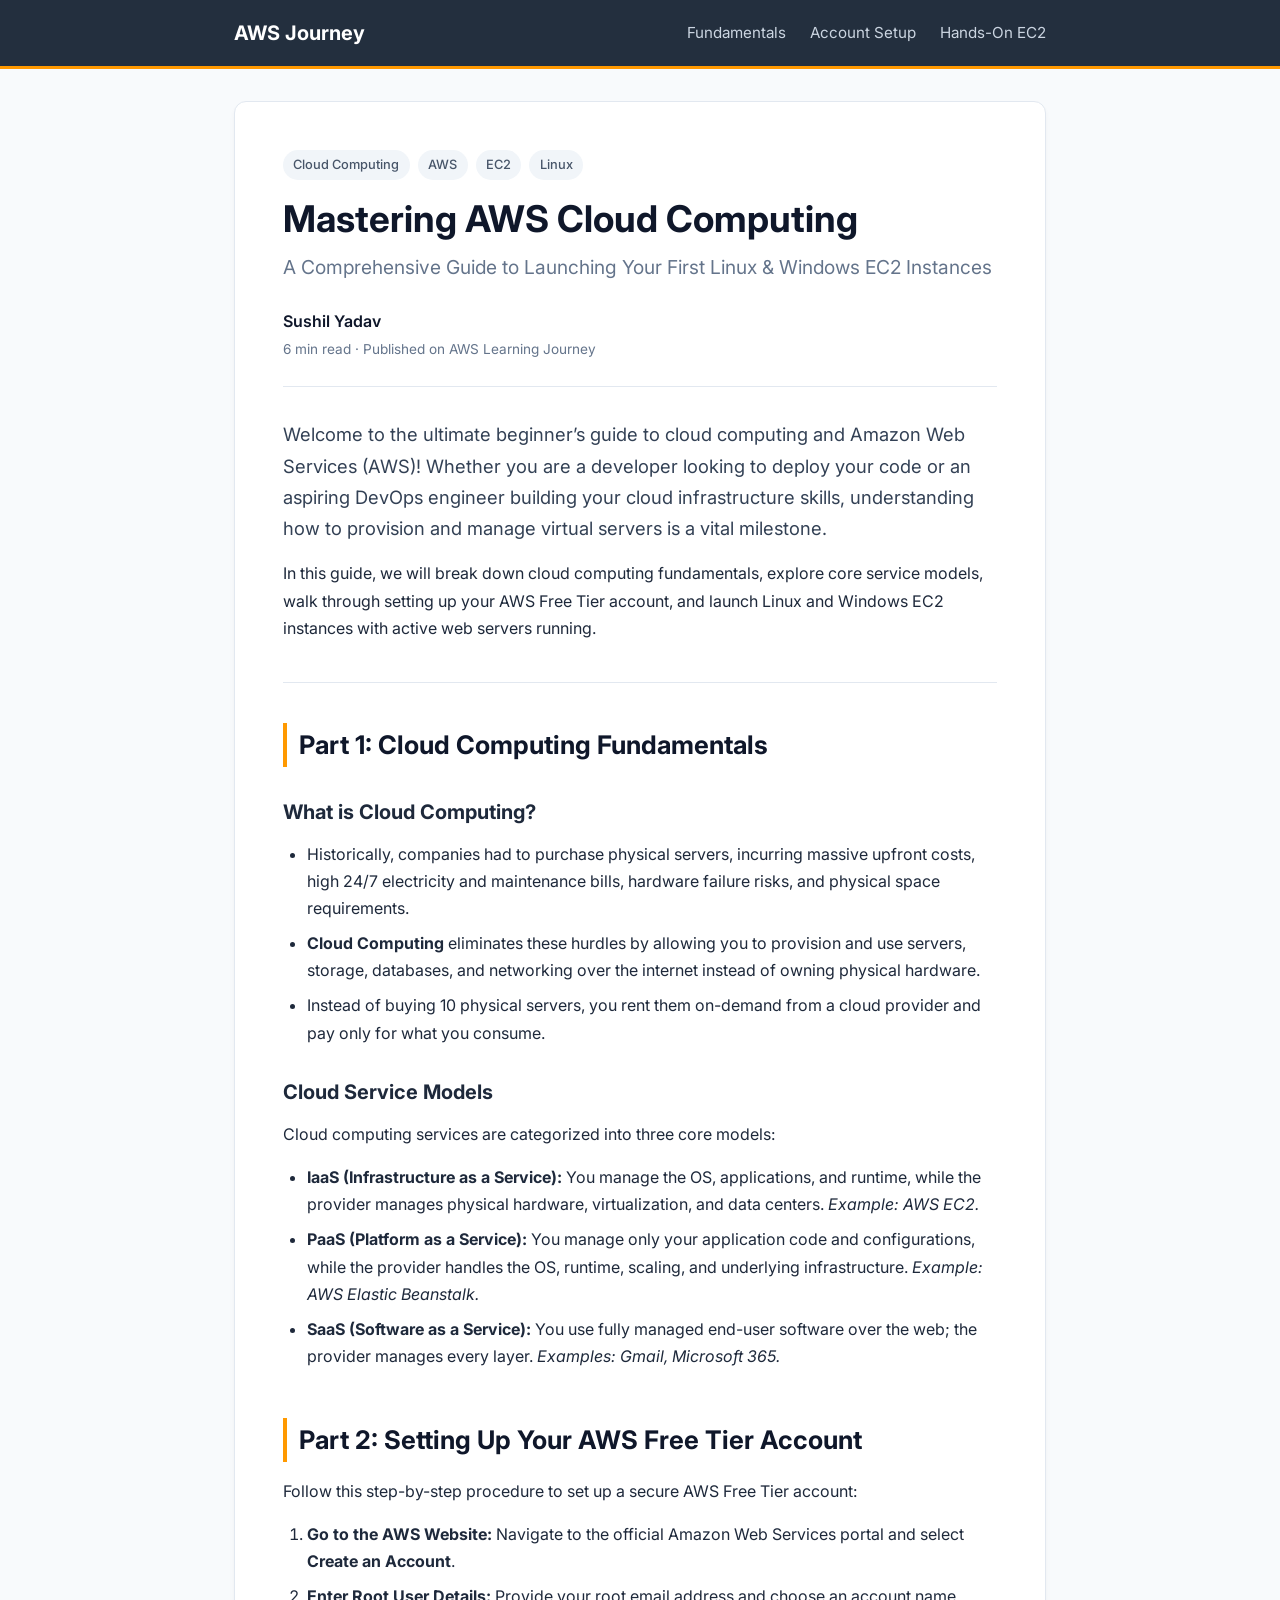
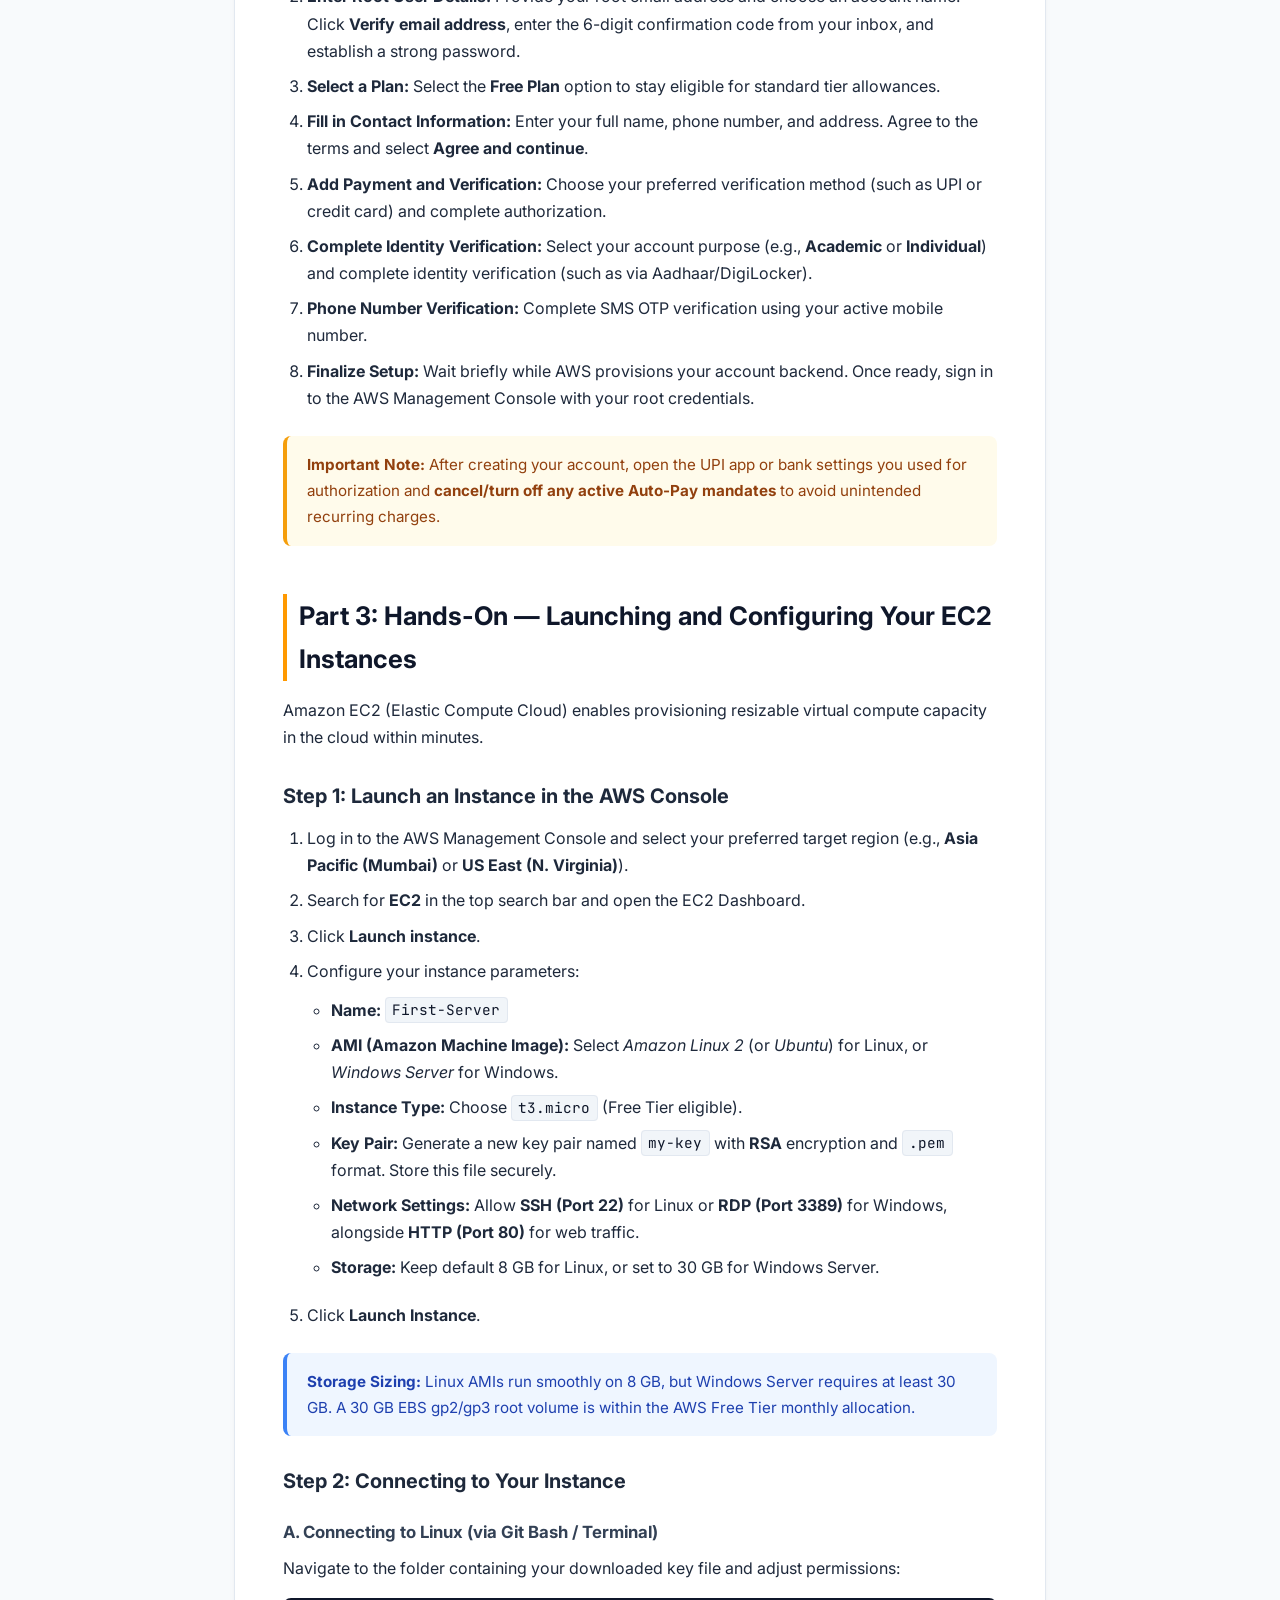
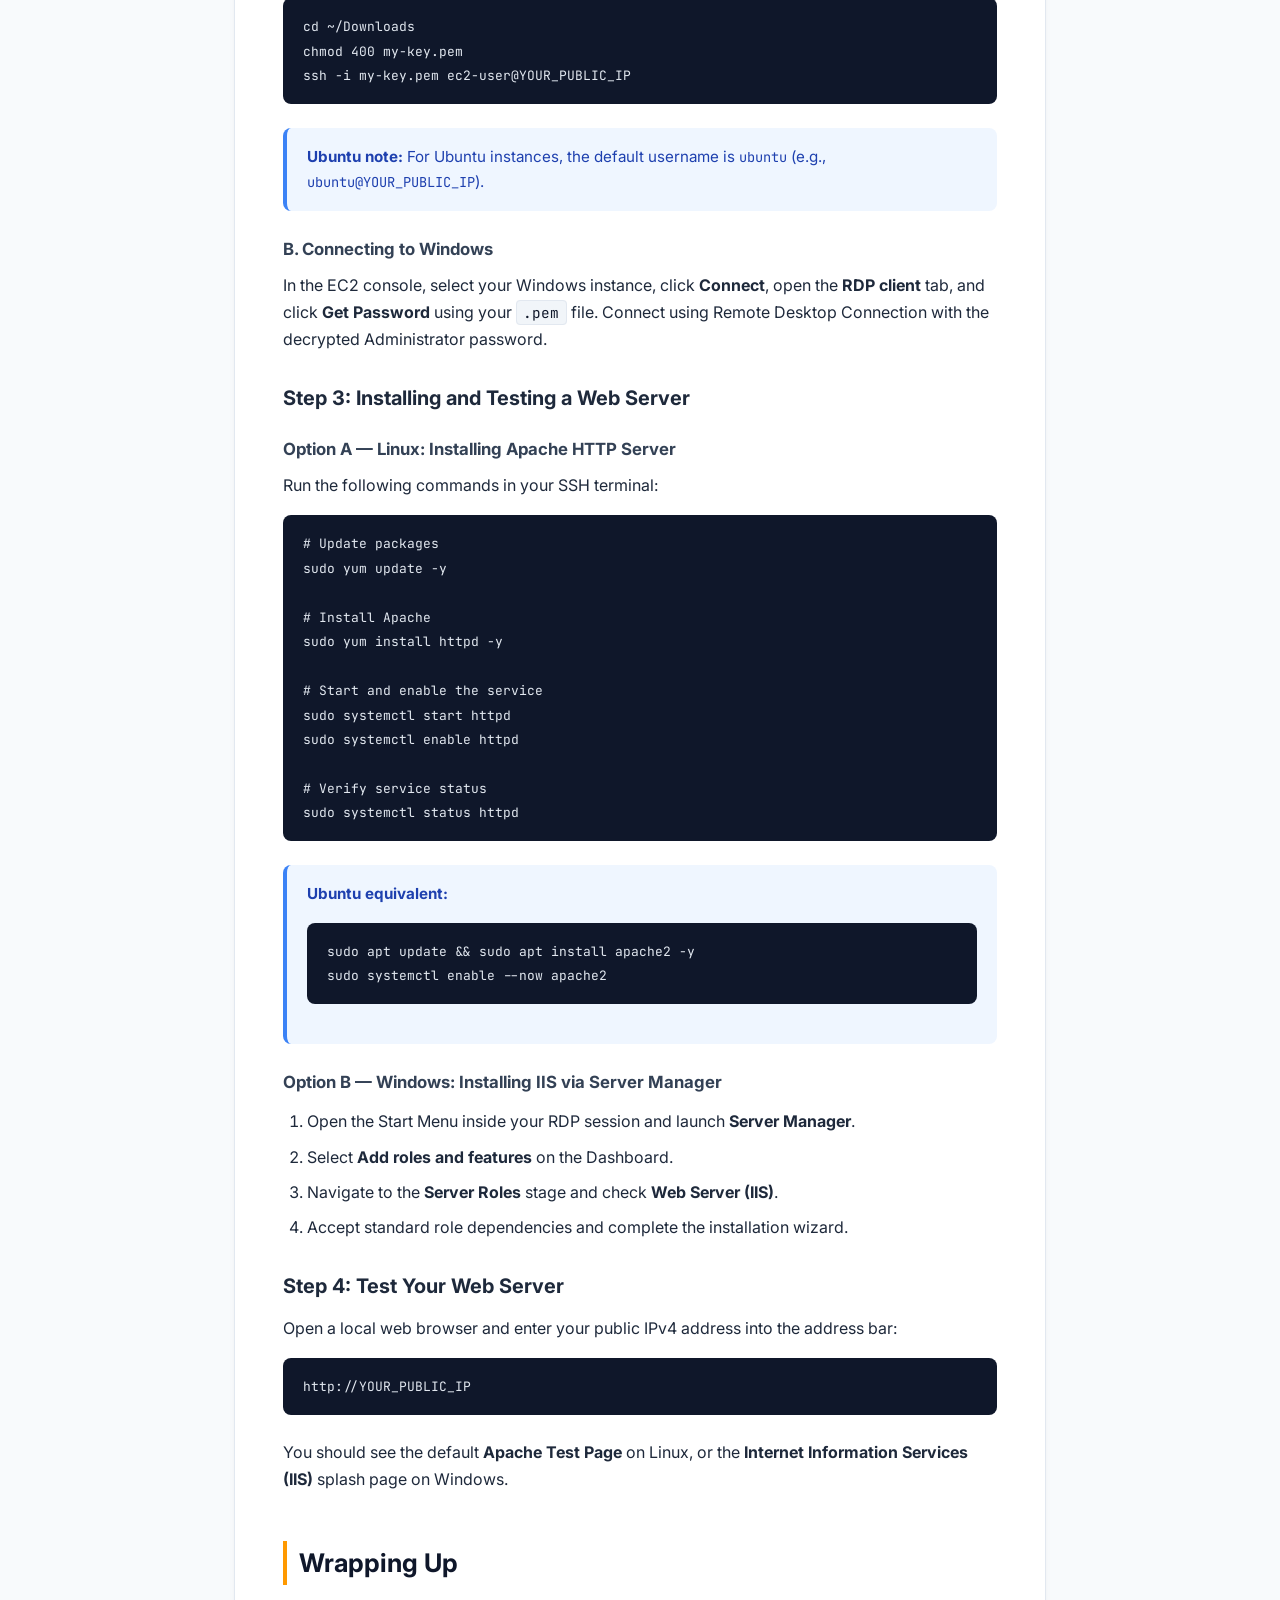
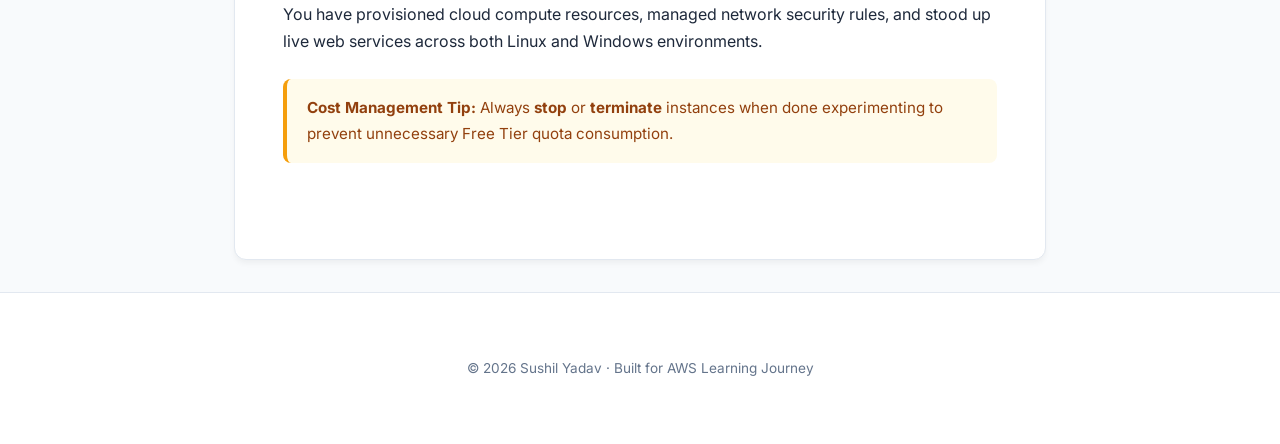
==== index.html @ 39271de3 "Add AWS EC2 guide website" ====
<!DOCTYPE html>
<html lang="en">
<head>
  <meta charset="UTF-8">
  <meta name="viewport" content="width=device-width, initial-scale=1.0">
  <title>Mastering AWS Cloud Computing | AWS Learning Journey</title>
  <link rel="stylesheet" href="styles.css">
  <link rel="preconnect" href="https://fonts.googleapis.com">
  <link rel="preconnect" href="https://fonts.gstatic.com" crossorigin>
  <link href="https://fonts.googleapis.com/css2?family=Inter:wght@400;500;600;700&family=JetBrains+Mono:wght@400;500&display=swap" rel="stylesheet">
</head>
<body>

  <!-- Navigation Bar -->
  <header class="navbar">
    <div class="nav-container">
      <a href="#" class="brand">AWS Journey</a>
      <nav class="nav-links">
        <a href="#part1">Fundamentals</a>
        <a href="#part2">Account Setup</a>
        <a href="#part3">Hands-On EC2</a>
      </nav>
    </div>
  </header>

  <!-- Main Content -->
  <main class="container">
    <article class="post">
      
      <!-- Article Header -->
      <header class="post-header">
        <div class="tag-list">
          <span class="tag">Cloud Computing</span>
          <span class="tag">AWS</span>
          <span class="tag">EC2</span>
          <span class="tag">Linux</span>
        </div>
        <h1 class="post-title">Mastering AWS Cloud Computing</h1>
        <p class="post-subtitle">A Comprehensive Guide to Launching Your First Linux & Windows EC2 Instances</p>
        
        <div class="author-meta">
          <div class="author-info">
            <span class="author-name">Sushil Yadav</span>
            <span class="meta-details">6 min read · Published on AWS Learning Journey</span>
          </div>
        </div>
      </header>

      <!-- Intro -->
      <section class="intro-section">
        <p class="lead">
          Welcome to the ultimate beginner’s guide to cloud computing and Amazon Web Services (AWS)! Whether you are a developer looking to deploy your code or an aspiring DevOps engineer building your cloud infrastructure skills, understanding how to provision and manage virtual servers is a vital milestone.
        </p>
        <p>
          In this guide, we will break down cloud computing fundamentals, explore core service models, walk through setting up your AWS Free Tier account, and launch Linux and Windows EC2 instances with active web servers running.
        </p>
      </section>

      <hr class="divider">

      <!-- Part 1 -->
      <section id="part1" class="guide-part">
        <h2>Part 1: Cloud Computing Fundamentals</h2>
        
        <h3>What is Cloud Computing?</h3>
        <ul>
          <li>Historically, companies had to purchase physical servers, incurring massive upfront costs, high 24/7 electricity and maintenance bills, hardware failure risks, and physical space requirements.</li>
          <li><strong>Cloud Computing</strong> eliminates these hurdles by allowing you to provision and use servers, storage, databases, and networking over the internet instead of owning physical hardware.</li>
          <li>Instead of buying 10 physical servers, you rent them on-demand from a cloud provider and pay only for what you consume.</li>
        </ul>

        <h3>Cloud Service Models</h3>
        <p>Cloud computing services are categorized into three core models:</p>
        <ul class="service-models">
          <li><strong>IaaS (Infrastructure as a Service):</strong> You manage the OS, applications, and runtime, while the provider manages physical hardware, virtualization, and data centers. <em>Example: AWS EC2.</em></li>
          <li><strong>PaaS (Platform as a Service):</strong> You manage only your application code and configurations, while the provider handles the OS, runtime, scaling, and underlying infrastructure. <em>Example: AWS Elastic Beanstalk.</em></li>
          <li><strong>SaaS (Software as a Service):</strong> You use fully managed end-user software over the web; the provider manages every layer. <em>Examples: Gmail, Microsoft 365.</em></li>
        </ul>
      </section>

      <!-- Part 2 -->
      <section id="part2" class="guide-part">
        <h2>Part 2: Setting Up Your AWS Free Tier Account</h2>
        <p>Follow this step-by-step procedure to set up a secure AWS Free Tier account:</p>
        
        <ol class="steps-list">
          <li><strong>Go to the AWS Website:</strong> Navigate to the official Amazon Web Services portal and select <strong>Create an Account</strong>.</li>
          <li><strong>Enter Root User Details:</strong> Provide your root email address and choose an account name. Click <strong>Verify email address</strong>, enter the 6-digit confirmation code from your inbox, and establish a strong password.</li>
          <li><strong>Select a Plan:</strong> Select the <strong>Free Plan</strong> option to stay eligible for standard tier allowances.</li>
          <li><strong>Fill in Contact Information:</strong> Enter your full name, phone number, and address. Agree to the terms and select <strong>Agree and continue</strong>.</li>
          <li><strong>Add Payment and Verification:</strong> Choose your preferred verification method (such as UPI or credit card) and complete authorization.</li>
          <li><strong>Complete Identity Verification:</strong> Select your account purpose (e.g., <strong>Academic</strong> or <strong>Individual</strong>) and complete identity verification (such as via Aadhaar/DigiLocker).</li>
          <li><strong>Phone Number Verification:</strong> Complete SMS OTP verification using your active mobile number.</li>
          <li><strong>Finalize Setup:</strong> Wait briefly while AWS provisions your account backend. Once ready, sign in to the AWS Management Console with your root credentials.</li>
        </ol>

        <div class="callout callout-warning">
          <strong>Important Note:</strong> After creating your account, open the UPI app or bank settings you used for authorization and <strong>cancel/turn off any active Auto-Pay mandates</strong> to avoid unintended recurring charges.
        </div>
      </section>

      <!-- Part 3 -->
      <section id="part3" class="guide-part">
        <h2>Part 3: Hands-On — Launching and Configuring Your EC2 Instances</h2>
        <p>Amazon EC2 (Elastic Compute Cloud) enables provisioning resizable virtual compute capacity in the cloud within minutes.</p>

        <h3>Step 1: Launch an Instance in the AWS Console</h3>
        <ol class="steps-list">
          <li>Log in to the AWS Management Console and select your preferred target region (e.g., <strong>Asia Pacific (Mumbai)</strong> or <strong>US East (N. Virginia)</strong>).</li>
          <li>Search for <strong>EC2</strong> in the top search bar and open the EC2 Dashboard.</li>
          <li>Click <strong>Launch instance</strong>.</li>
          <li>
            Configure your instance parameters:
            <ul>
              <li><strong>Name:</strong> <code>First-Server</code></li>
              <li><strong>AMI (Amazon Machine Image):</strong> Select <em>Amazon Linux 2</em> (or <em>Ubuntu</em>) for Linux, or <em>Windows Server</em> for Windows.</li>
              <li><strong>Instance Type:</strong> Choose <code>t3.micro</code> (Free Tier eligible).</li>
              <li><strong>Key Pair:</strong> Generate a new key pair named <code>my-key</code> with <strong>RSA</strong> encryption and <code>.pem</code> format. Store this file securely.</li>
              <li><strong>Network Settings:</strong> Allow <strong>SSH (Port 22)</strong> for Linux or <strong>RDP (Port 3389)</strong> for Windows, alongside <strong>HTTP (Port 80)</strong> for web traffic.</li>
              <li><strong>Storage:</strong> Keep default 8 GB for Linux, or set to 30 GB for Windows Server.</li>
            </ul>
          </li>
          <li>Click <strong>Launch Instance</strong>.</li>
        </ol>

        <div class="callout callout-info">
          <strong>Storage Sizing:</strong> Linux AMIs run smoothly on 8 GB, but Windows Server requires at least 30 GB. A 30 GB EBS gp2/gp3 root volume is within the AWS Free Tier monthly allocation.
        </div>

        <h3>Step 2: Connecting to Your Instance</h3>

        <h4>A. Connecting to Linux (via Git Bash / Terminal)</h4>
        <p>Navigate to the folder containing your downloaded key file and adjust permissions:</p>
        <pre><code>cd ~/Downloads
chmod 400 my-key.pem
ssh -i my-key.pem ec2-user@YOUR_PUBLIC_IP</code></pre>
        <div class="callout callout-info">
          <strong>Ubuntu note:</strong> For Ubuntu instances, the default username is <code>ubuntu</code> (e.g., <code>ubuntu@YOUR_PUBLIC_IP</code>).
        </div>

        <h4>B. Connecting to Windows</h4>
        <p>In the EC2 console, select your Windows instance, click <strong>Connect</strong>, open the <strong>RDP client</strong> tab, and click <strong>Get Password</strong> using your <code>.pem</code> file. Connect using Remote Desktop Connection with the decrypted Administrator password.</p>

        <h3>Step 3: Installing and Testing a Web Server</h3>

        <h4>Option A — Linux: Installing Apache HTTP Server</h4>
        <p>Run the following commands in your SSH terminal:</p>
        <pre><code># Update packages
sudo yum update -y

# Install Apache
sudo yum install httpd -y

# Start and enable the service
sudo systemctl start httpd
sudo systemctl enable httpd

# Verify service status
sudo systemctl status httpd</code></pre>

        <div class="callout callout-info">
          <strong>Ubuntu equivalent:</strong>
          <pre><code>sudo apt update && sudo apt install apache2 -y
sudo systemctl enable --now apache2</code></pre>
        </div>

        <h4>Option B — Windows: Installing IIS via Server Manager</h4>
        <ol class="steps-list">
          <li>Open the Start Menu inside your RDP session and launch <strong>Server Manager</strong>.</li>
          <li>Select <strong>Add roles and features</strong> on the Dashboard.</li>
          <li>Navigate to the <strong>Server Roles</strong> stage and check <strong>Web Server (IIS)</strong>.</li>
          <li>Accept standard role dependencies and complete the installation wizard.</li>
        </ol>

        <h3>Step 4: Test Your Web Server</h3>
        <p>
          Open a local web browser and enter your public IPv4 address into the address bar:
        </p>
        <pre><code>http://YOUR_PUBLIC_IP</code></pre>
        <p>
          You should see the default <strong>Apache Test Page</strong> on Linux, or the <strong>Internet Information Services (IIS)</strong> splash page on Windows.
        </p>
      </section>

      <!-- Conclusion -->
      <section class="guide-part">
        <h2>Wrapping Up</h2>
        <p>
          You have provisioned cloud compute resources, managed network security rules, and stood up live web services across both Linux and Windows environments.
        </p>
        <div class="callout callout-warning">
          <strong>Cost Management Tip:</strong> Always <strong>stop</strong> or <strong>terminate</strong> instances when done experimenting to prevent unnecessary Free Tier quota consumption.
        </div>
      </section>

    </article>
  </main>

  <footer class="footer">
    <div class="container footer-content">
      <p>© 2026 Sushil Yadav · Built for AWS Learning Journey</p>
    </div>
  </footer>

</body>
</html>
---- styles.css ----
:root {
  --font-sans: 'Inter', -apple-system, BlinkMacSystemFont, "Segoe UI", Roboto, sans-serif;
  --font-mono: 'JetBrains Mono', monospace;
  --bg-page: #f8fafc;
  --bg-surface: #ffffff;
  --text-primary: #1e293b;
  --text-secondary: #64748b;
  --border-color: #e2e8f0;
  --primary-color: #ff9900; /* AWS Orange */
  --primary-dark: #232f3e;  /* AWS Dark Blue */
  --code-bg: #0f172a;
  --code-text: #e2e8f0;
}

* {
  box-sizing: border-box;
  margin: 0;
  padding: 0;
}

body {
  font-family: var(--font-sans);
  background-color: var(--bg-page);
  color: var(--text-primary);
  line-height: 1.7;
}

/* Navbar */
.navbar {
  background: var(--primary-dark);
  color: #fff;
  position: sticky;
  top: 0;
  z-index: 100;
  border-bottom: 3px solid var(--primary-color);
}

.nav-container {
  max-width: 860px;
  margin: 0 auto;
  padding: 1rem 1.5rem;
  display: flex;
  justify-content: space-between;
  align-items: center;
}

.brand {
  font-weight: 700;
  font-size: 1.25rem;
  color: #fff;
  text-decoration: none;
}

.nav-links a {
  color: #cbd5e1;
  text-decoration: none;
  margin-left: 1.25rem;
  font-size: 0.95rem;
  transition: color 0.2s ease;
}

.nav-links a:hover {
  color: var(--primary-color);
}

/* Layout */
.container {
  max-width: 860px;
  margin: 2rem auto;
  padding: 0 1.5rem;
}

.post {
  background: var(--bg-surface);
  padding: 3rem;
  border-radius: 12px;
  border: 1px solid var(--border-color);
  box-shadow: 0 4px 6px -1px rgba(0, 0, 0, 0.05);
}

/* Tags & Header */
.tag-list {
  display: flex;
  gap: 0.5rem;
  margin-bottom: 1rem;
  flex-wrap: wrap;
}

.tag {
  background: #f1f5f9;
  color: #475569;
  padding: 0.25rem 0.65rem;
  border-radius: 9999px;
  font-size: 0.8rem;
  font-weight: 500;
}

.post-title {
  font-size: 2.3rem;
  font-weight: 700;
  line-height: 1.25;
  color: #0f172a;
}

.post-subtitle {
  font-size: 1.2rem;
  color: var(--text-secondary);
  margin-top: 0.6rem;
}

.author-meta {
  margin-top: 1.5rem;
  padding-bottom: 1.5rem;
  border-bottom: 1px solid var(--border-color);
}

.author-name {
  display: block;
  font-weight: 600;
  color: #0f172a;
}

.meta-details {
  font-size: 0.85rem;
  color: var(--text-secondary);
}

.intro-section {
  margin-top: 2rem;
}

.lead {
  font-size: 1.15rem;
  color: #334155;
  margin-bottom: 1rem;
}

.divider {
  border: 0;
  height: 1px;
  background: var(--border-color);
  margin: 2.5rem 0;
}

/* Content Elements */
.guide-part {
  margin-bottom: 3rem;
}

h2 {
  font-size: 1.6rem;
  color: #0f172a;
  margin-bottom: 1rem;
  border-left: 4px solid var(--primary-color);
  padding-left: 0.75rem;
}

h3 {
  font-size: 1.25rem;
  color: #1e293b;
  margin: 1.75rem 0 0.75rem 0;
}

h4 {
  font-size: 1.05rem;
  color: #334155;
  margin: 1.25rem 0 0.5rem 0;
}

p {
  margin-bottom: 1rem;
}

ul, ol {
  margin: 0.75rem 0 1.25rem 1.5rem;
}

li {
  margin-bottom: 0.5rem;
}

/* Code Blocks */
pre {
  background: var(--code-bg);
  color: var(--code-text);
  padding: 1rem 1.25rem;
  border-radius: 8px;
  overflow-x: auto;
  font-family: var(--font-mono);
  font-size: 0.9rem;
  margin: 1rem 0 1.5rem 0;
}

code {
  font-family: var(--font-mono);
  font-size: 0.9em;
}

p code, li code {
  background: #f1f5f9;
  color: #0f172a;
  padding: 0.15rem 0.4rem;
  border-radius: 4px;
  border: 1px solid #e2e8f0;
}

/* Callouts */
.callout {
  padding: 1rem 1.25rem;
  border-radius: 8px;
  margin: 1.5rem 0;
  font-size: 0.95rem;
}

.callout-warning {
  background: #fffbeb;
  border-left: 4px solid #f59e0b;
  color: #92400e;
}

.callout-info {
  background: #eff6ff;
  border-left: 4px solid #3b82f6;
  color: #1e40af;
}

/* Footer */
.footer {
  border-top: 1px solid var(--border-color);
  background: var(--bg-surface);
  text-align: center;
  padding: 2rem 0;
  font-size: 0.85rem;
  color: var(--text-secondary);
}

/* Responsive adjustments */
@media (max-width: 640px) {
  .post {
    padding: 1.5rem;
  }
  .post-title {
    font-size: 1.75rem;
  }
  .nav-links {
    display: none;
  }
}
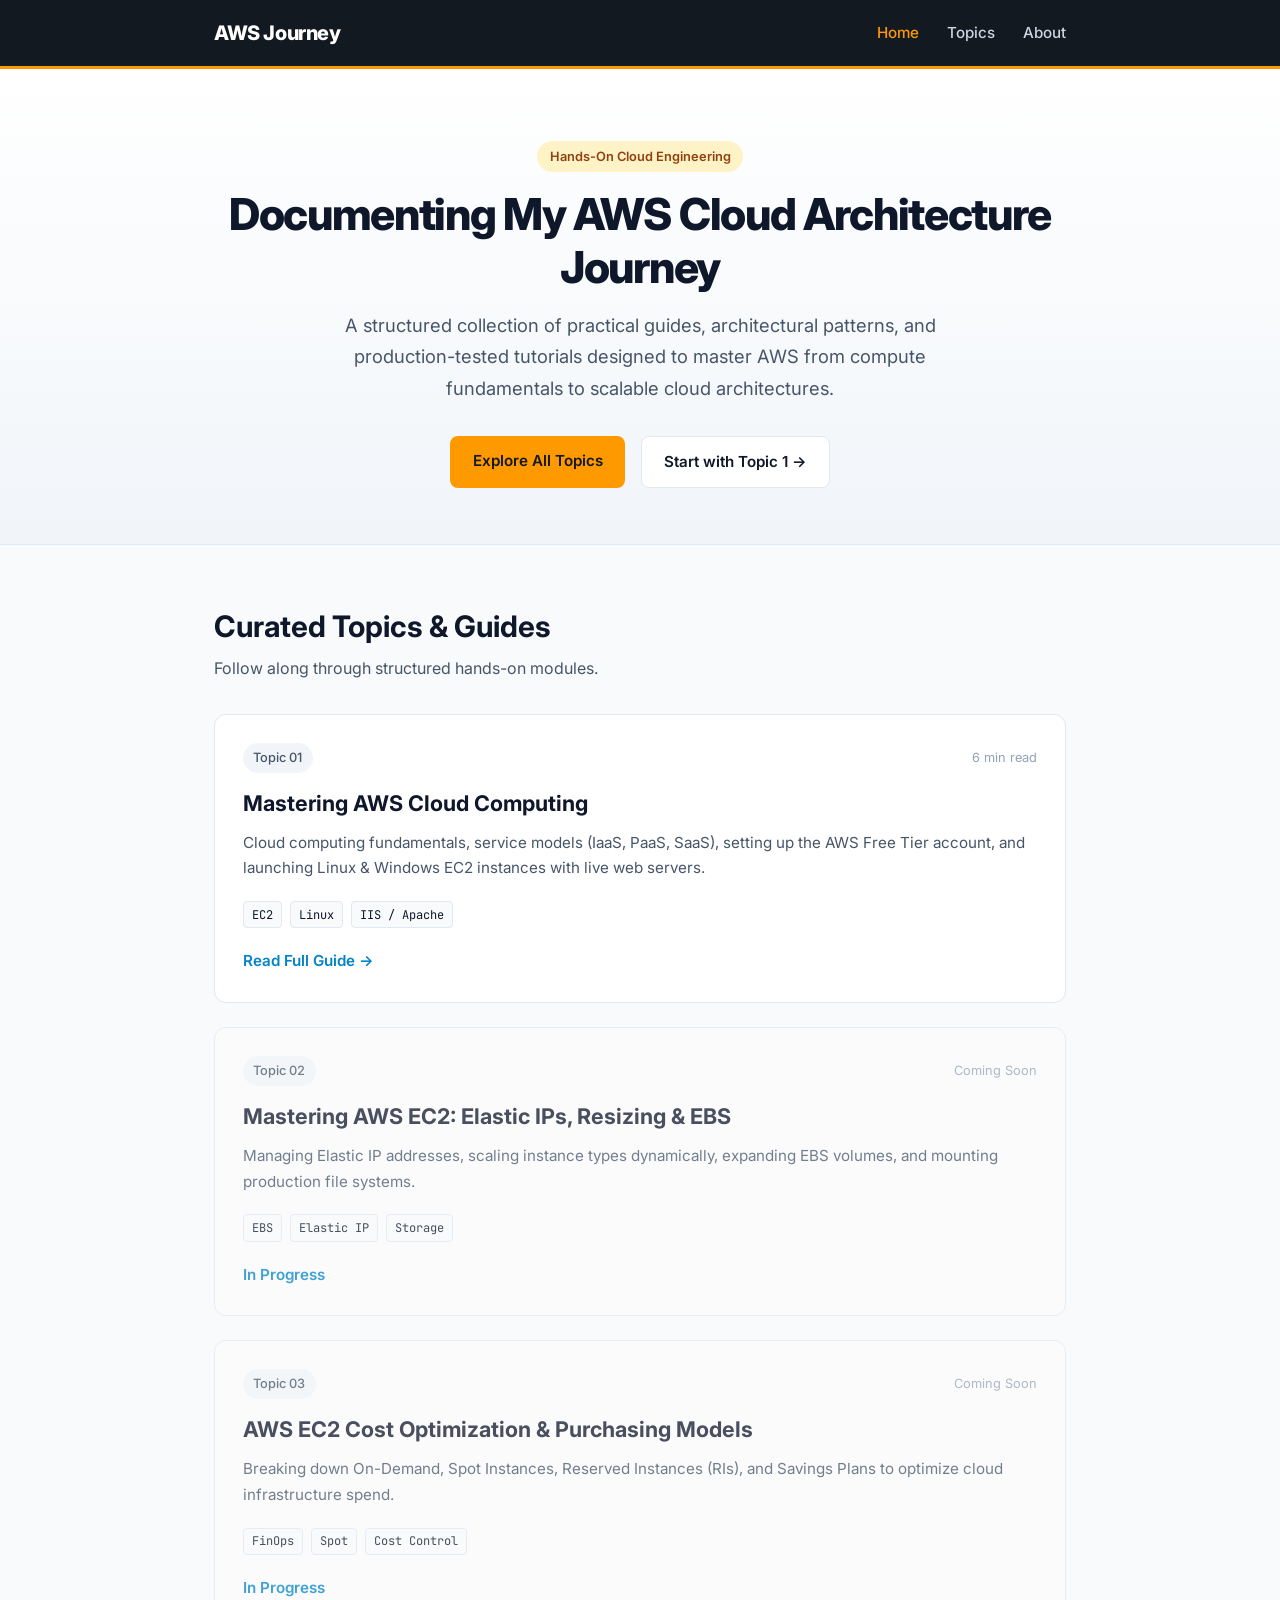
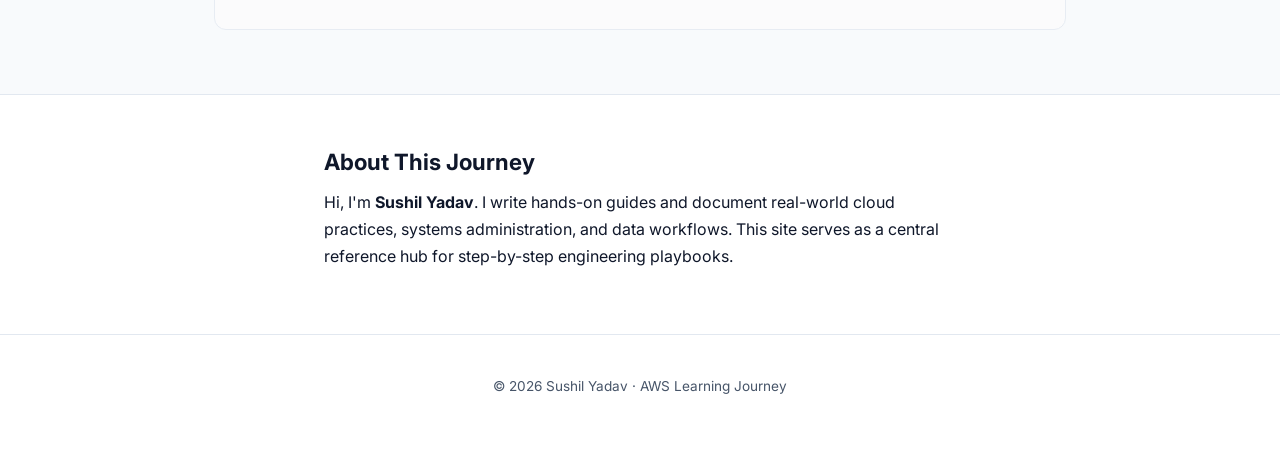
==== commit 74adfebc: "some changes" ====
--- a/index.html
+++ b/index.html
@@ -3,202 +3,123 @@
 <head>
   <meta charset="UTF-8">
   <meta name="viewport" content="width=device-width, initial-scale=1.0">
-  <title>Mastering AWS Cloud Computing | AWS Learning Journey</title>
+  <title>AWS Learning Journey | Sushil Yadav</title>
   <link rel="stylesheet" href="styles.css">
   <link rel="preconnect" href="https://fonts.googleapis.com">
   <link rel="preconnect" href="https://fonts.gstatic.com" crossorigin>
-  <link href="https://fonts.googleapis.com/css2?family=Inter:wght@400;500;600;700&family=JetBrains+Mono:wght@400;500&display=swap" rel="stylesheet">
+  <link href="https://fonts.googleapis.com/css2?family=Inter:wght@400;500;600;700;800&family=JetBrains+Mono:wght@400;500&display=swap" rel="stylesheet">
 </head>
 <body>
 
   <!-- Navigation Bar -->
   <header class="navbar">
     <div class="nav-container">
-      <a href="#" class="brand">AWS Journey</a>
+      <a href="index.html" class="brand">AWS Journey</a>
       <nav class="nav-links">
-        <a href="#part1">Fundamentals</a>
-        <a href="#part2">Account Setup</a>
-        <a href="#part3">Hands-On EC2</a>
+        <a href="index.html" class="active">Home</a>
+        <a href="#topics">Topics</a>
+        <a href="#about">About</a>
       </nav>
     </div>
   </header>
 
-  <!-- Main Content -->
-  <main class="container">
-    <article class="post">
-      
-      <!-- Article Header -->
-      <header class="post-header">
-        <div class="tag-list">
-          <span class="tag">Cloud Computing</span>
-          <span class="tag">AWS</span>
-          <span class="tag">EC2</span>
-          <span class="tag">Linux</span>
+  <!-- Hero Section -->
+  <section class="hero">
+    <div class="container hero-content">
+      <span class="badge">Hands-On Cloud Engineering</span>
+      <h1 class="hero-title">Documenting My AWS Cloud Architecture Journey</h1>
+      <p class="hero-subtitle">
+        A structured collection of practical guides, architectural patterns, and production-tested tutorials designed to master AWS from compute fundamentals to scalable cloud architectures.
+      </p>
+      <div class="hero-cta">
+        <a href="#topics" class="btn btn-primary">Explore All Topics</a>
+        <a href="topics/mastering-aws-cloud-computing.html" class="btn btn-secondary">Start with Topic 1 →</a>
+      </div>
+    </div>
+  </section>
+
+  <!-- Topics Grid Section -->
+  <main class="container" id="topics">
+    <div class="section-header">
+      <h2>Curated Topics & Guides</h2>
+      <p>Follow along through structured hands-on modules.</p>
+    </div>
+
+    <div class="grid-cards">
+
+      <!-- Topic Card 1 (Active) -->
+      <article class="card">
+        <div class="card-meta">
+          <span class="tag tag-active">Topic 01</span>
+          <span class="read-time">6 min read</span>
         </div>
-        <h1 class="post-title">Mastering AWS Cloud Computing</h1>
-        <p class="post-subtitle">A Comprehensive Guide to Launching Your First Linux & Windows EC2 Instances</p>
-        
-        <div class="author-meta">
-          <div class="author-info">
-            <span class="author-name">Sushil Yadav</span>
-            <span class="meta-details">6 min read · Published on AWS Learning Journey</span>
-          </div>
+        <h3 class="card-title">
+          <a href="topics/mastering-aws-cloud-computing.html">Mastering AWS Cloud Computing</a>
+        </h3>
+        <p class="card-desc">
+          Cloud computing fundamentals, service models (IaaS, PaaS, SaaS), setting up the AWS Free Tier account, and launching Linux & Windows EC2 instances with live web servers.
+        </p>
+        <div class="card-tags">
+          <span>EC2</span>
+          <span>Linux</span>
+          <span>IIS / Apache</span>
         </div>
-      </header>
+        <a href="topics/mastering-aws-cloud-computing.html" class="card-link">Read Full Guide →</a>
+      </article>
 
-      <!-- Intro -->
-      <section class="intro-section">
-        <p class="lead">
-          Welcome to the ultimate beginner’s guide to cloud computing and Amazon Web Services (AWS)! Whether you are a developer looking to deploy your code or an aspiring DevOps engineer building your cloud infrastructure skills, understanding how to provision and manage virtual servers is a vital milestone.
+      <!-- Topic Card 2 (Upcoming/Placeholder) -->
+      <article class="card card-upcoming">
+        <div class="card-meta">
+          <span class="tag tag-soon">Topic 02</span>
+          <span class="read-time">Coming Soon</span>
+        </div>
+        <h3 class="card-title">Mastering AWS EC2: Elastic IPs, Resizing & EBS</h3>
+        <p class="card-desc">
+          Managing Elastic IP addresses, scaling instance types dynamically, expanding EBS volumes, and mounting production file systems.
         </p>
-        <p>
-          In this guide, we will break down cloud computing fundamentals, explore core service models, walk through setting up your AWS Free Tier account, and launch Linux and Windows EC2 instances with active web servers running.
+        <div class="card-tags">
+          <span>EBS</span>
+          <span>Elastic IP</span>
+          <span>Storage</span>
+        </div>
+        <span class="card-link text-muted">In Progress</span>
+      </article>
+
+      <!-- Topic Card 3 (Upcoming/Placeholder) -->
+      <article class="card card-upcoming">
+        <div class="card-meta">
+          <span class="tag tag-soon">Topic 03</span>
+          <span class="read-time">Coming Soon</span>
+        </div>
+        <h3 class="card-title">AWS EC2 Cost Optimization & Purchasing Models</h3>
+        <p class="card-desc">
+          Breaking down On-Demand, Spot Instances, Reserved Instances (RIs), and Savings Plans to optimize cloud infrastructure spend.
         </p>
-      </section>
+        <div class="card-tags">
+          <span>FinOps</span>
+          <span>Spot</span>
+          <span>Cost Control</span>
+        </div>
+        <span class="card-link text-muted">In Progress</span>
+      </article>
 
-      <hr class="divider">
-
-      <!-- Part 1 -->
-      <section id="part1" class="guide-part">
-        <h2>Part 1: Cloud Computing Fundamentals</h2>
-        
-        <h3>What is Cloud Computing?</h3>
-        <ul>
-          <li>Historically, companies had to purchase physical servers, incurring massive upfront costs, high 24/7 electricity and maintenance bills, hardware failure risks, and physical space requirements.</li>
-          <li><strong>Cloud Computing</strong> eliminates these hurdles by allowing you to provision and use servers, storage, databases, and networking over the internet instead of owning physical hardware.</li>
-          <li>Instead of buying 10 physical servers, you rent them on-demand from a cloud provider and pay only for what you consume.</li>
-        </ul>
-
-        <h3>Cloud Service Models</h3>
-        <p>Cloud computing services are categorized into three core models:</p>
-        <ul class="service-models">
-          <li><strong>IaaS (Infrastructure as a Service):</strong> You manage the OS, applications, and runtime, while the provider manages physical hardware, virtualization, and data centers. <em>Example: AWS EC2.</em></li>
-          <li><strong>PaaS (Platform as a Service):</strong> You manage only your application code and configurations, while the provider handles the OS, runtime, scaling, and underlying infrastructure. <em>Example: AWS Elastic Beanstalk.</em></li>
-          <li><strong>SaaS (Software as a Service):</strong> You use fully managed end-user software over the web; the provider manages every layer. <em>Examples: Gmail, Microsoft 365.</em></li>
-        </ul>
-      </section>
-
-      <!-- Part 2 -->
-      <section id="part2" class="guide-part">
-        <h2>Part 2: Setting Up Your AWS Free Tier Account</h2>
-        <p>Follow this step-by-step procedure to set up a secure AWS Free Tier account:</p>
-        
-        <ol class="steps-list">
-          <li><strong>Go to the AWS Website:</strong> Navigate to the official Amazon Web Services portal and select <strong>Create an Account</strong>.</li>
-          <li><strong>Enter Root User Details:</strong> Provide your root email address and choose an account name. Click <strong>Verify email address</strong>, enter the 6-digit confirmation code from your inbox, and establish a strong password.</li>
-          <li><strong>Select a Plan:</strong> Select the <strong>Free Plan</strong> option to stay eligible for standard tier allowances.</li>
-          <li><strong>Fill in Contact Information:</strong> Enter your full name, phone number, and address. Agree to the terms and select <strong>Agree and continue</strong>.</li>
-          <li><strong>Add Payment and Verification:</strong> Choose your preferred verification method (such as UPI or credit card) and complete authorization.</li>
-          <li><strong>Complete Identity Verification:</strong> Select your account purpose (e.g., <strong>Academic</strong> or <strong>Individual</strong>) and complete identity verification (such as via Aadhaar/DigiLocker).</li>
-          <li><strong>Phone Number Verification:</strong> Complete SMS OTP verification using your active mobile number.</li>
-          <li><strong>Finalize Setup:</strong> Wait briefly while AWS provisions your account backend. Once ready, sign in to the AWS Management Console with your root credentials.</li>
-        </ol>
-
-        <div class="callout callout-warning">
-          <strong>Important Note:</strong> After creating your account, open the UPI app or bank settings you used for authorization and <strong>cancel/turn off any active Auto-Pay mandates</strong> to avoid unintended recurring charges.
-        </div>
-      </section>
-
-      <!-- Part 3 -->
-      <section id="part3" class="guide-part">
-        <h2>Part 3: Hands-On — Launching and Configuring Your EC2 Instances</h2>
-        <p>Amazon EC2 (Elastic Compute Cloud) enables provisioning resizable virtual compute capacity in the cloud within minutes.</p>
-
-        <h3>Step 1: Launch an Instance in the AWS Console</h3>
-        <ol class="steps-list">
-          <li>Log in to the AWS Management Console and select your preferred target region (e.g., <strong>Asia Pacific (Mumbai)</strong> or <strong>US East (N. Virginia)</strong>).</li>
-          <li>Search for <strong>EC2</strong> in the top search bar and open the EC2 Dashboard.</li>
-          <li>Click <strong>Launch instance</strong>.</li>
-          <li>
-            Configure your instance parameters:
-            <ul>
-              <li><strong>Name:</strong> <code>First-Server</code></li>
-              <li><strong>AMI (Amazon Machine Image):</strong> Select <em>Amazon Linux 2</em> (or <em>Ubuntu</em>) for Linux, or <em>Windows Server</em> for Windows.</li>
-              <li><strong>Instance Type:</strong> Choose <code>t3.micro</code> (Free Tier eligible).</li>
-              <li><strong>Key Pair:</strong> Generate a new key pair named <code>my-key</code> with <strong>RSA</strong> encryption and <code>.pem</code> format. Store this file securely.</li>
-              <li><strong>Network Settings:</strong> Allow <strong>SSH (Port 22)</strong> for Linux or <strong>RDP (Port 3389)</strong> for Windows, alongside <strong>HTTP (Port 80)</strong> for web traffic.</li>
-              <li><strong>Storage:</strong> Keep default 8 GB for Linux, or set to 30 GB for Windows Server.</li>
-            </ul>
-          </li>
-          <li>Click <strong>Launch Instance</strong>.</li>
-        </ol>
-
-        <div class="callout callout-info">
-          <strong>Storage Sizing:</strong> Linux AMIs run smoothly on 8 GB, but Windows Server requires at least 30 GB. A 30 GB EBS gp2/gp3 root volume is within the AWS Free Tier monthly allocation.
-        </div>
-
-        <h3>Step 2: Connecting to Your Instance</h3>
-
-        <h4>A. Connecting to Linux (via Git Bash / Terminal)</h4>
-        <p>Navigate to the folder containing your downloaded key file and adjust permissions:</p>
-        <pre><code>cd ~/Downloads
-chmod 400 my-key.pem
-ssh -i my-key.pem ec2-user@YOUR_PUBLIC_IP</code></pre>
-        <div class="callout callout-info">
-          <strong>Ubuntu note:</strong> For Ubuntu instances, the default username is <code>ubuntu</code> (e.g., <code>ubuntu@YOUR_PUBLIC_IP</code>).
-        </div>
-
-        <h4>B. Connecting to Windows</h4>
-        <p>In the EC2 console, select your Windows instance, click <strong>Connect</strong>, open the <strong>RDP client</strong> tab, and click <strong>Get Password</strong> using your <code>.pem</code> file. Connect using Remote Desktop Connection with the decrypted Administrator password.</p>
-
-        <h3>Step 3: Installing and Testing a Web Server</h3>
-
-        <h4>Option A — Linux: Installing Apache HTTP Server</h4>
-        <p>Run the following commands in your SSH terminal:</p>
-        <pre><code># Update packages
-sudo yum update -y
-
-# Install Apache
-sudo yum install httpd -y
-
-# Start and enable the service
-sudo systemctl start httpd
-sudo systemctl enable httpd
-
-# Verify service status
-sudo systemctl status httpd</code></pre>
-
-        <div class="callout callout-info">
-          <strong>Ubuntu equivalent:</strong>
-          <pre><code>sudo apt update && sudo apt install apache2 -y
-sudo systemctl enable --now apache2</code></pre>
-        </div>
-
-        <h4>Option B — Windows: Installing IIS via Server Manager</h4>
-        <ol class="steps-list">
-          <li>Open the Start Menu inside your RDP session and launch <strong>Server Manager</strong>.</li>
-          <li>Select <strong>Add roles and features</strong> on the Dashboard.</li>
-          <li>Navigate to the <strong>Server Roles</strong> stage and check <strong>Web Server (IIS)</strong>.</li>
-          <li>Accept standard role dependencies and complete the installation wizard.</li>
-        </ol>
-
-        <h3>Step 4: Test Your Web Server</h3>
-        <p>
-          Open a local web browser and enter your public IPv4 address into the address bar:
-        </p>
-        <pre><code>http://YOUR_PUBLIC_IP</code></pre>
-        <p>
-          You should see the default <strong>Apache Test Page</strong> on Linux, or the <strong>Internet Information Services (IIS)</strong> splash page on Windows.
-        </p>
-      </section>
-
-      <!-- Conclusion -->
-      <section class="guide-part">
-        <h2>Wrapping Up</h2>
-        <p>
-          You have provisioned cloud compute resources, managed network security rules, and stood up live web services across both Linux and Windows environments.
-        </p>
-        <div class="callout callout-warning">
-          <strong>Cost Management Tip:</strong> Always <strong>stop</strong> or <strong>terminate</strong> instances when done experimenting to prevent unnecessary Free Tier quota consumption.
-        </div>
-      </section>
-
-    </article>
+    </div>
   </main>
 
+  <!-- About Section -->
+  <section class="about-section" id="about">
+    <div class="container about-container">
+      <h2>About This Journey</h2>
+      <p>
+        Hi, I'm <strong>Sushil Yadav</strong>. I write hands-on guides and document real-world cloud practices, systems administration, and data workflows. This site serves as a central reference hub for step-by-step engineering playbooks.
+      </p>
+    </div>
+  </section>
+
+  <!-- Footer -->
   <footer class="footer">
     <div class="container footer-content">
-      <p>© 2026 Sushil Yadav · Built for AWS Learning Journey</p>
+      <p>© 2026 Sushil Yadav · AWS Learning Journey</p>
     </div>
   </footer>
 
--- a/styles.css
+++ b/styles.css
@@ -3,11 +3,13 @@
   --font-mono: 'JetBrains Mono', monospace;
   --bg-page: #f8fafc;
   --bg-surface: #ffffff;
-  --text-primary: #1e293b;
-  --text-secondary: #64748b;
+  --text-primary: #0f172a;
+  --text-secondary: #475569;
+  --text-muted: #94a3b8;
   --border-color: #e2e8f0;
-  --primary-color: #ff9900; /* AWS Orange */
-  --primary-dark: #232f3e;  /* AWS Dark Blue */
+  --primary-accent: #ff9900; /* AWS Gold/Orange */
+  --primary-dark: #131921;   /* AWS Header Dark */
+  --primary-blue: #0284c7;
   --code-bg: #0f172a;
   --code-text: #e2e8f0;
 }
@@ -32,11 +34,11 @@
   position: sticky;
   top: 0;
   z-index: 100;
-  border-bottom: 3px solid var(--primary-color);
+  border-bottom: 3px solid var(--primary-accent);
 }
 
 .nav-container {
-  max-width: 860px;
+  max-width: 900px;
   margin: 0 auto;
   padding: 1rem 1.5rem;
   display: flex;
@@ -45,40 +47,260 @@
 }
 
 .brand {
-  font-weight: 700;
+  font-weight: 800;
   font-size: 1.25rem;
   color: #fff;
   text-decoration: none;
+  letter-spacing: -0.02em;
 }
 
 .nav-links a {
   color: #cbd5e1;
   text-decoration: none;
-  margin-left: 1.25rem;
+  margin-left: 1.5rem;
   font-size: 0.95rem;
+  font-weight: 500;
   transition: color 0.2s ease;
 }
 
-.nav-links a:hover {
-  color: var(--primary-color);
+.nav-links a:hover, .nav-links a.active {
+  color: var(--primary-accent);
 }
 
 /* Layout */
 .container {
-  max-width: 860px;
-  margin: 2rem auto;
+  max-width: 900px;
+  margin: 0 auto;
   padding: 0 1.5rem;
 }
 
+/* Hero Section (Landing Page) */
+.hero {
+  background: linear-gradient(180deg, #ffffff 0%, #f1f5f9 100%);
+  border-bottom: 1px solid var(--border-color);
+  padding: 4.5rem 0 3.5rem 0;
+  text-align: center;
+}
+
+.hero-content {
+  display: flex;
+  flex-direction: column;
+  align-items: center;
+}
+
+.badge {
+  background: #fef3c7;
+  color: #92400e;
+  font-size: 0.8rem;
+  font-weight: 600;
+  padding: 0.3rem 0.8rem;
+  border-radius: 9999px;
+  margin-bottom: 1rem;
+}
+
+.hero-title {
+  font-size: 2.75rem;
+  font-weight: 800;
+  letter-spacing: -0.03em;
+  line-height: 1.2;
+  margin-bottom: 1rem;
+}
+
+.hero-subtitle {
+  font-size: 1.15rem;
+  color: var(--text-secondary);
+  max-width: 680px;
+  margin-bottom: 2rem;
+}
+
+.hero-cta {
+  display: flex;
+  gap: 1rem;
+}
+
+/* Buttons */
+.btn {
+  display: inline-block;
+  padding: 0.75rem 1.4rem;
+  font-weight: 600;
+  border-radius: 8px;
+  text-decoration: none;
+  font-size: 0.95rem;
+  transition: all 0.2s ease;
+}
+
+.btn-primary {
+  background: var(--primary-accent);
+  color: #131921;
+}
+
+.btn-primary:hover {
+  background: #f08c00;
+}
+
+.btn-secondary {
+  background: #fff;
+  border: 1px solid var(--border-color);
+  color: var(--text-primary);
+}
+
+.btn-secondary:hover {
+  background: #f1f5f9;
+}
+
+/* Section Header */
+.section-header {
+  margin: 3.5rem 0 2rem 0;
+}
+
+.section-header h2 {
+  font-size: 1.85rem;
+  font-weight: 700;
+}
+
+.section-header p {
+  color: var(--text-secondary);
+  margin-top: 0.25rem;
+}
+
+/* Grid Cards */
+.grid-cards {
+  display: grid;
+  grid-template-columns: 1fr;
+  gap: 1.5rem;
+  margin-bottom: 4rem;
+}
+
+.card {
+  background: var(--bg-surface);
+  border: 1px solid var(--border-color);
+  border-radius: 12px;
+  padding: 1.75rem;
+  display: flex;
+  flex-direction: column;
+  transition: transform 0.2s ease, box-shadow 0.2s ease;
+}
+
+.card:hover {
+  transform: translateY(-2px);
+  box-shadow: 0 10px 15px -3px rgba(0, 0, 0, 0.05);
+}
+
+.card-upcoming {
+  opacity: 0.75;
+  background: #fcfcfd;
+}
+
+.card-meta {
+  display: flex;
+  justify-content: space-between;
+  align-items: center;
+  margin-bottom: 0.75rem;
+}
+
+.tag-active {
+  background: #e0f2fe;
+  color: #0369a1;
+  font-size: 0.75rem;
+  font-weight: 700;
+  padding: 0.2rem 0.6rem;
+  border-radius: 6px;
+}
+
+.tag-soon {
+  background: #f1f5f9;
+  color: var(--text-secondary);
+  font-size: 0.75rem;
+  font-weight: 600;
+  padding: 0.2rem 0.6rem;
+  border-radius: 6px;
+}
+
+.read-time {
+  font-size: 0.8rem;
+  color: var(--text-muted);
+}
+
+.card-title {
+  font-size: 1.35rem;
+  margin-bottom: 0.5rem;
+}
+
+.card-title a {
+  text-decoration: none;
+  color: var(--text-primary);
+}
+
+.card-title a:hover {
+  color: var(--primary-blue);
+}
+
+.card-desc {
+  color: var(--text-secondary);
+  font-size: 0.95rem;
+  margin-bottom: 1.25rem;
+  flex-grow: 1;
+}
+
+.card-tags {
+  display: flex;
+  gap: 0.5rem;
+  margin-bottom: 1.25rem;
+}
+
+.card-tags span {
+  font-family: var(--font-mono);
+  background: #f8fafc;
+  border: 1px solid var(--border-color);
+  font-size: 0.75rem;
+  padding: 0.15rem 0.5rem;
+  border-radius: 4px;
+}
+
+.card-link {
+  font-weight: 600;
+  text-decoration: none;
+  color: var(--primary-blue);
+  font-size: 0.95rem;
+}
+
+/* About Box */
+.about-section {
+  background: #fff;
+  border-top: 1px solid var(--border-color);
+  padding: 3rem 0;
+}
+
+.about-container {
+  max-width: 680px;
+}
+
+.about-container h2 {
+  font-size: 1.4rem;
+  margin-bottom: 0.5rem;
+}
+
+/* Article Styling */
 .post {
   background: var(--bg-surface);
   padding: 3rem;
   border-radius: 12px;
   border: 1px solid var(--border-color);
   box-shadow: 0 4px 6px -1px rgba(0, 0, 0, 0.05);
-}
-
-/* Tags & Header */
+  margin: 2.5rem 0 4rem 0;
+}
+
+.breadcrumb {
+  font-size: 0.85rem;
+  color: var(--text-muted);
+  margin-bottom: 1rem;
+}
+
+.breadcrumb a {
+  color: var(--text-secondary);
+  text-decoration: none;
+}
+
 .tag-list {
   display: flex;
   gap: 0.5rem;
@@ -97,13 +319,13 @@
 
 .post-title {
   font-size: 2.3rem;
-  font-weight: 700;
+  font-weight: 800;
   line-height: 1.25;
   color: #0f172a;
 }
 
 .post-subtitle {
-  font-size: 1.2rem;
+  font-size: 1.15rem;
   color: var(--text-secondary);
   margin-top: 0.6rem;
 }
@@ -115,14 +337,13 @@
 }
 
 .author-name {
+  font-weight: 600;
   display: block;
-  font-weight: 600;
-  color: #0f172a;
 }
 
 .meta-details {
   font-size: 0.85rem;
-  color: var(--text-secondary);
+  color: var(--text-muted);
 }
 
 .intro-section {
@@ -130,7 +351,7 @@
 }
 
 .lead {
-  font-size: 1.15rem;
+  font-size: 1.1rem;
   color: #334155;
   margin-bottom: 1rem;
 }
@@ -142,28 +363,25 @@
   margin: 2.5rem 0;
 }
 
-/* Content Elements */
 .guide-part {
   margin-bottom: 3rem;
 }
 
-h2 {
+.guide-part h2 {
   font-size: 1.6rem;
   color: #0f172a;
   margin-bottom: 1rem;
-  border-left: 4px solid var(--primary-color);
+  border-left: 4px solid var(--primary-accent);
   padding-left: 0.75rem;
 }
 
-h3 {
+.guide-part h3 {
   font-size: 1.25rem;
-  color: #1e293b;
   margin: 1.75rem 0 0.75rem 0;
 }
 
-h4 {
+.guide-part h4 {
   font-size: 1.05rem;
-  color: #334155;
   margin: 1.25rem 0 0.5rem 0;
 }
 
@@ -224,25 +442,40 @@
   color: #1e40af;
 }
 
+.topic-pagination {
+  display: flex;
+  justify-content: space-between;
+  margin-top: 3rem;
+  padding-top: 2rem;
+  border-top: 1px solid var(--border-color);
+}
+
 /* Footer */
 .footer {
   border-top: 1px solid var(--border-color);
   background: var(--bg-surface);
   text-align: center;
-  padding: 2rem 0;
+  padding: 2.5rem 0;
   font-size: 0.85rem;
   color: var(--text-secondary);
 }
 
-/* Responsive adjustments */
+/* Mobile Responsive */
 @media (max-width: 640px) {
+  .hero-title {
+    font-size: 2rem;
+  }
+  .hero-cta {
+    flex-direction: column;
+    width: 100%;
+  }
+  .btn {
+    text-align: center;
+  }
   .post {
     padding: 1.5rem;
   }
   .post-title {
     font-size: 1.75rem;
   }
-  .nav-links {
-    display: none;
-  }
 }
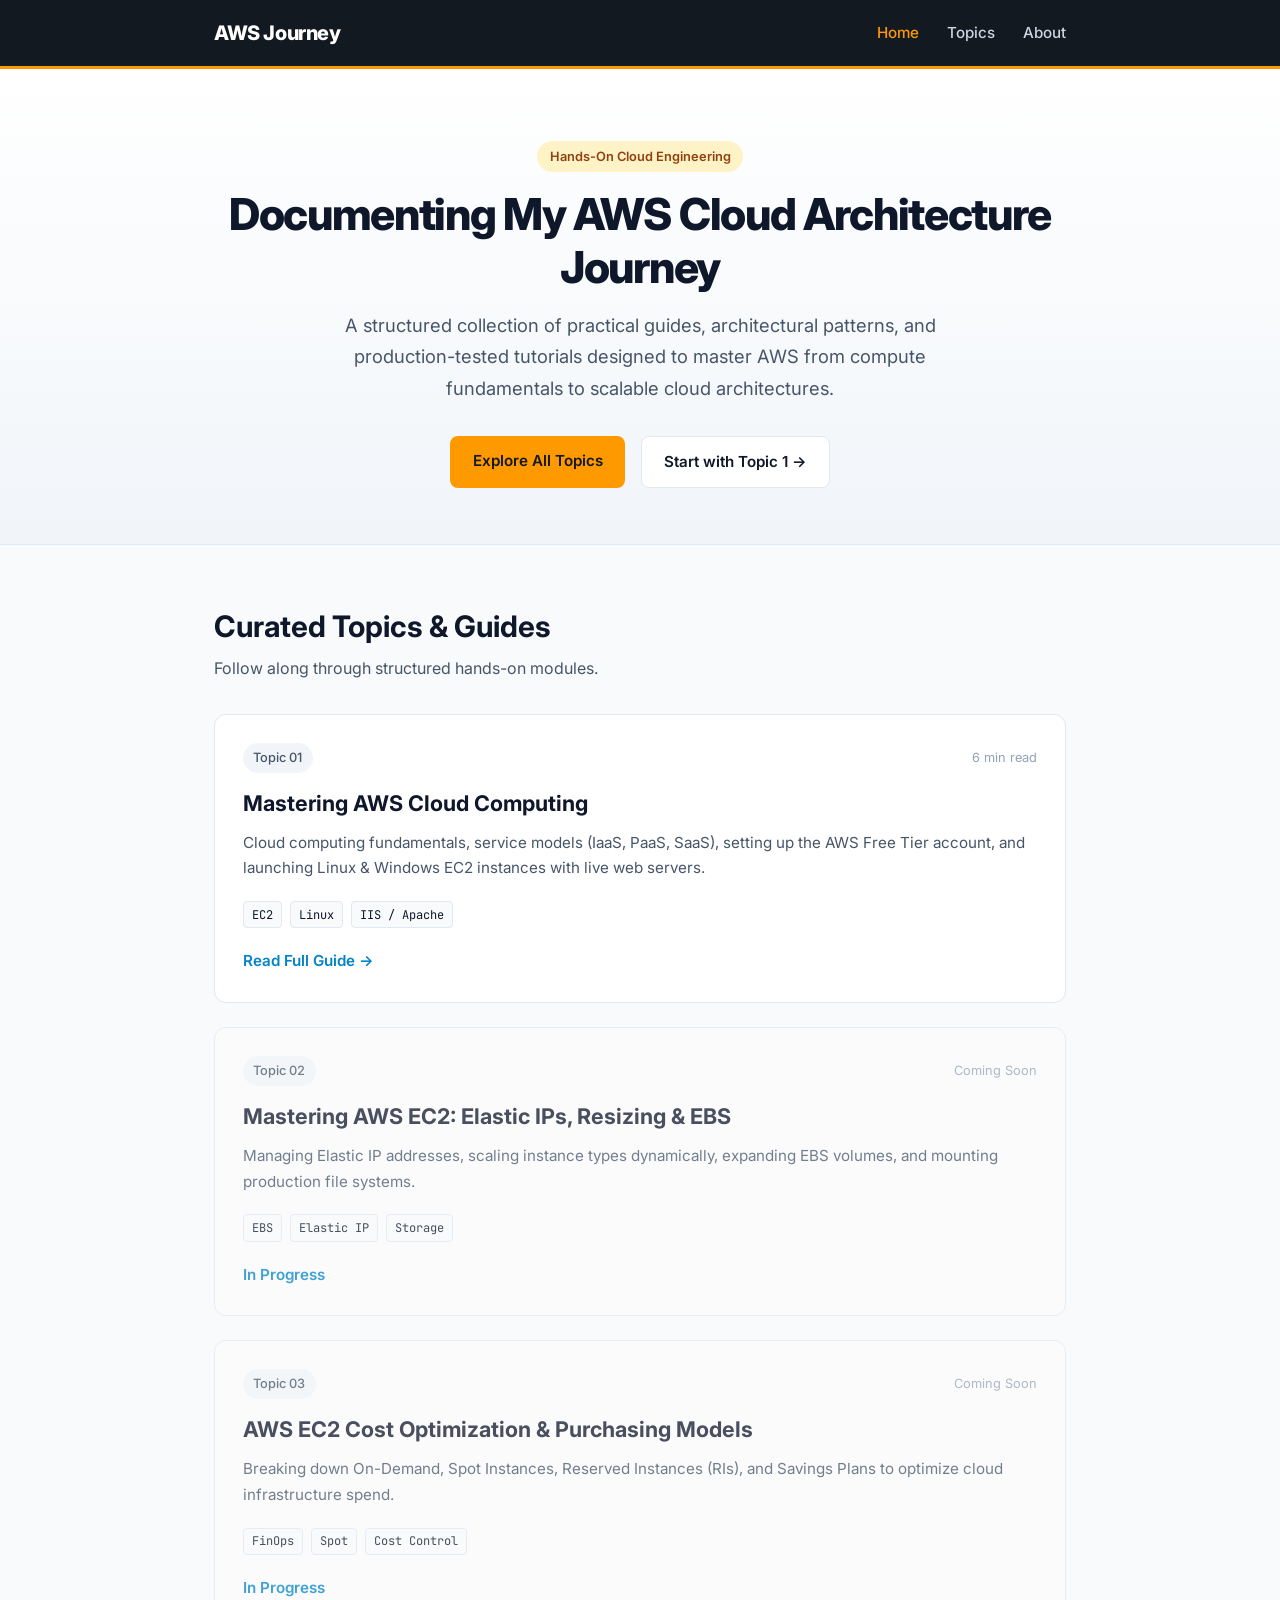
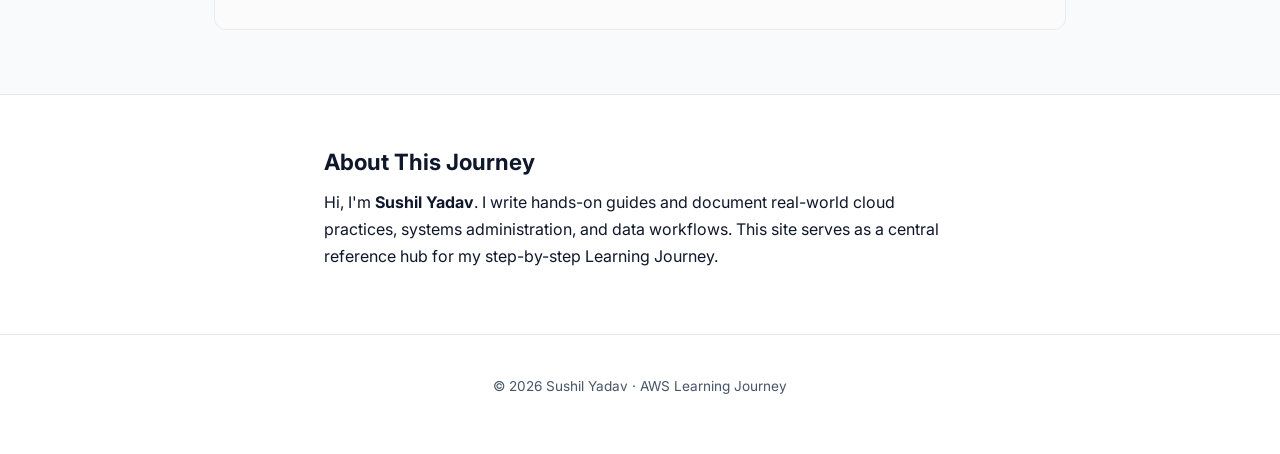
==== commit 88033b15: "some changes" ====
--- a/index.html
+++ b/index.html
@@ -111,7 +111,7 @@
     <div class="container about-container">
       <h2>About This Journey</h2>
       <p>
-        Hi, I'm <strong>Sushil Yadav</strong>. I write hands-on guides and document real-world cloud practices, systems administration, and data workflows. This site serves as a central reference hub for step-by-step engineering playbooks.
+        Hi, I'm <strong>Sushil Yadav</strong>. I write hands-on guides and document real-world cloud practices, systems administration, and data workflows. This site serves as a central reference hub for my step-by-step Learning Journey.
       </p>
     </div>
   </section>
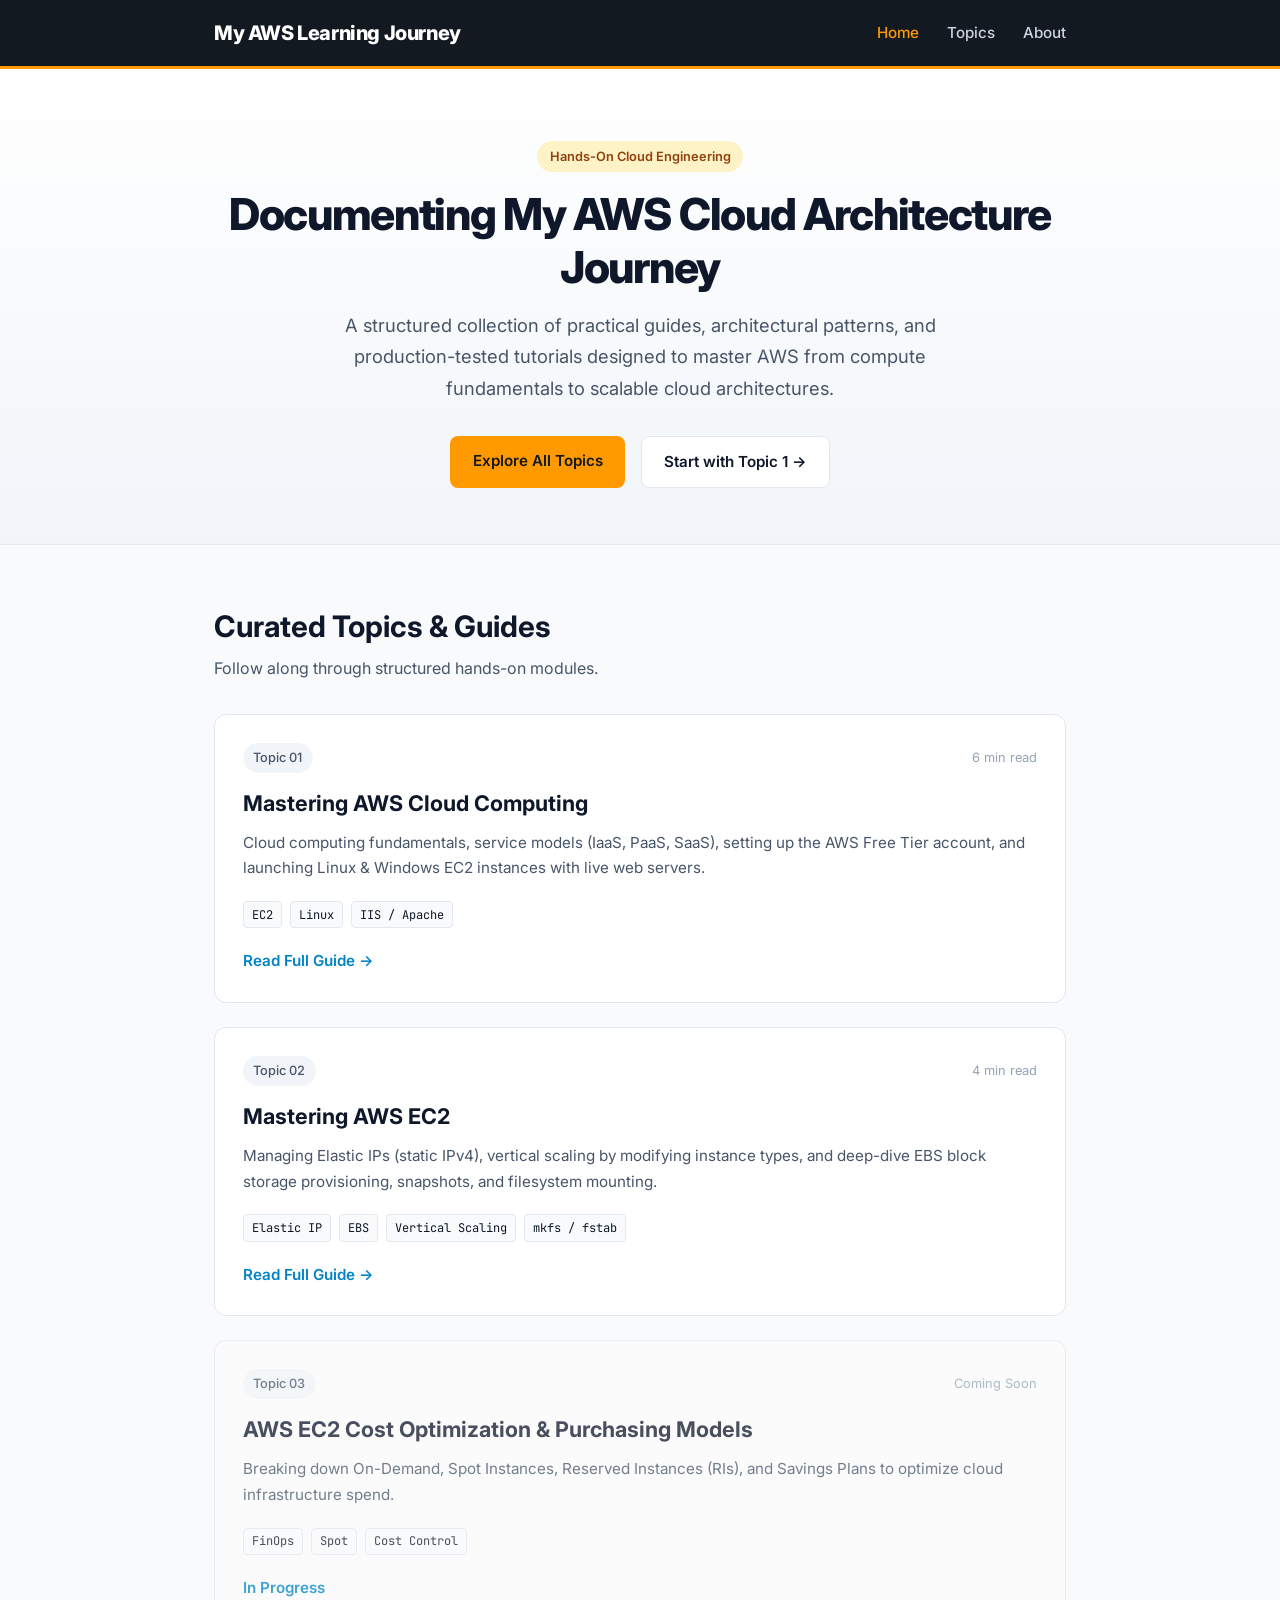
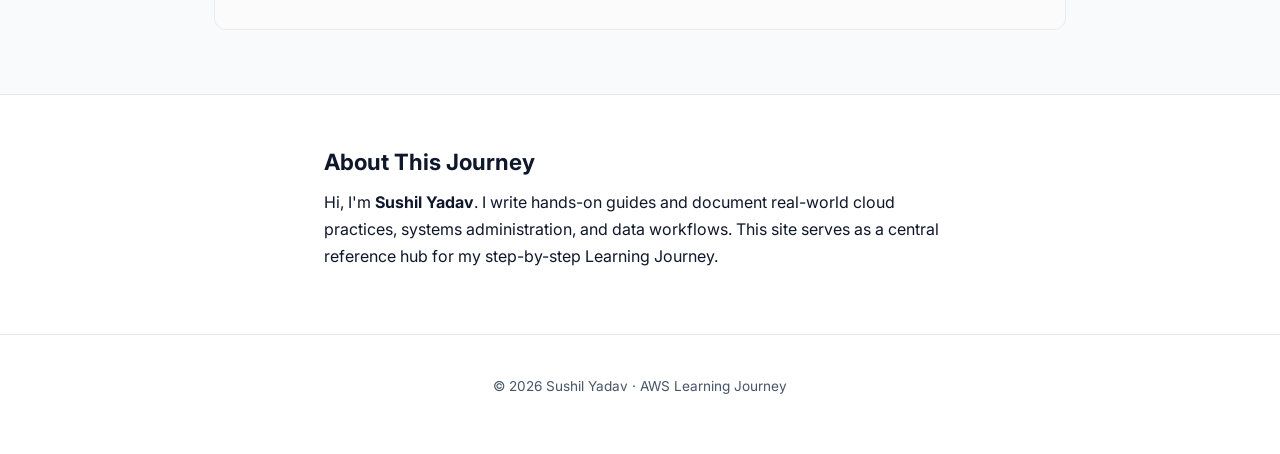
==== commit b5d1ff5e: "page 22 added" ====
--- a/index.html
+++ b/index.html
@@ -14,7 +14,7 @@
   <!-- Navigation Bar -->
   <header class="navbar">
     <div class="nav-container">
-      <a href="index.html" class="brand">AWS Journey</a>
+      <a href="index.html" class="brand">My AWS Learning Journey</a>
       <nav class="nav-links">
         <a href="index.html" class="active">Home</a>
         <a href="#topics">Topics</a>
@@ -67,22 +67,26 @@
         <a href="topics/mastering-aws-cloud-computing.html" class="card-link">Read Full Guide →</a>
       </article>
 
-      <!-- Topic Card 2 (Upcoming/Placeholder) -->
-      <article class="card card-upcoming">
+
+      <!-- Topic Card 2 (Active) -->
+      <article class="card">
         <div class="card-meta">
-          <span class="tag tag-soon">Topic 02</span>
-          <span class="read-time">Coming Soon</span>
+          <span class="tag tag-active">Topic 02</span>
+          <span class="read-time">4 min read</span>
         </div>
-        <h3 class="card-title">Mastering AWS EC2: Elastic IPs, Resizing & EBS</h3>
+        <h3 class="card-title">
+          <a href="topics/mastering-aws-ec2.html">Mastering AWS EC2</a>
+        </h3>
         <p class="card-desc">
-          Managing Elastic IP addresses, scaling instance types dynamically, expanding EBS volumes, and mounting production file systems.
+          Managing Elastic IPs (static IPv4), vertical scaling by modifying instance types, and deep-dive EBS block storage provisioning, snapshots, and filesystem mounting.
         </p>
         <div class="card-tags">
+          <span>Elastic IP</span>
           <span>EBS</span>
-          <span>Elastic IP</span>
-          <span>Storage</span>
+          <span>Vertical Scaling</span>
+          <span>mkfs / fstab</span>
         </div>
-        <span class="card-link text-muted">In Progress</span>
+        <a href="topics/mastering-aws-ec2.html" class="card-link">Read Full Guide →</a>
       </article>
 
       <!-- Topic Card 3 (Upcoming/Placeholder) -->
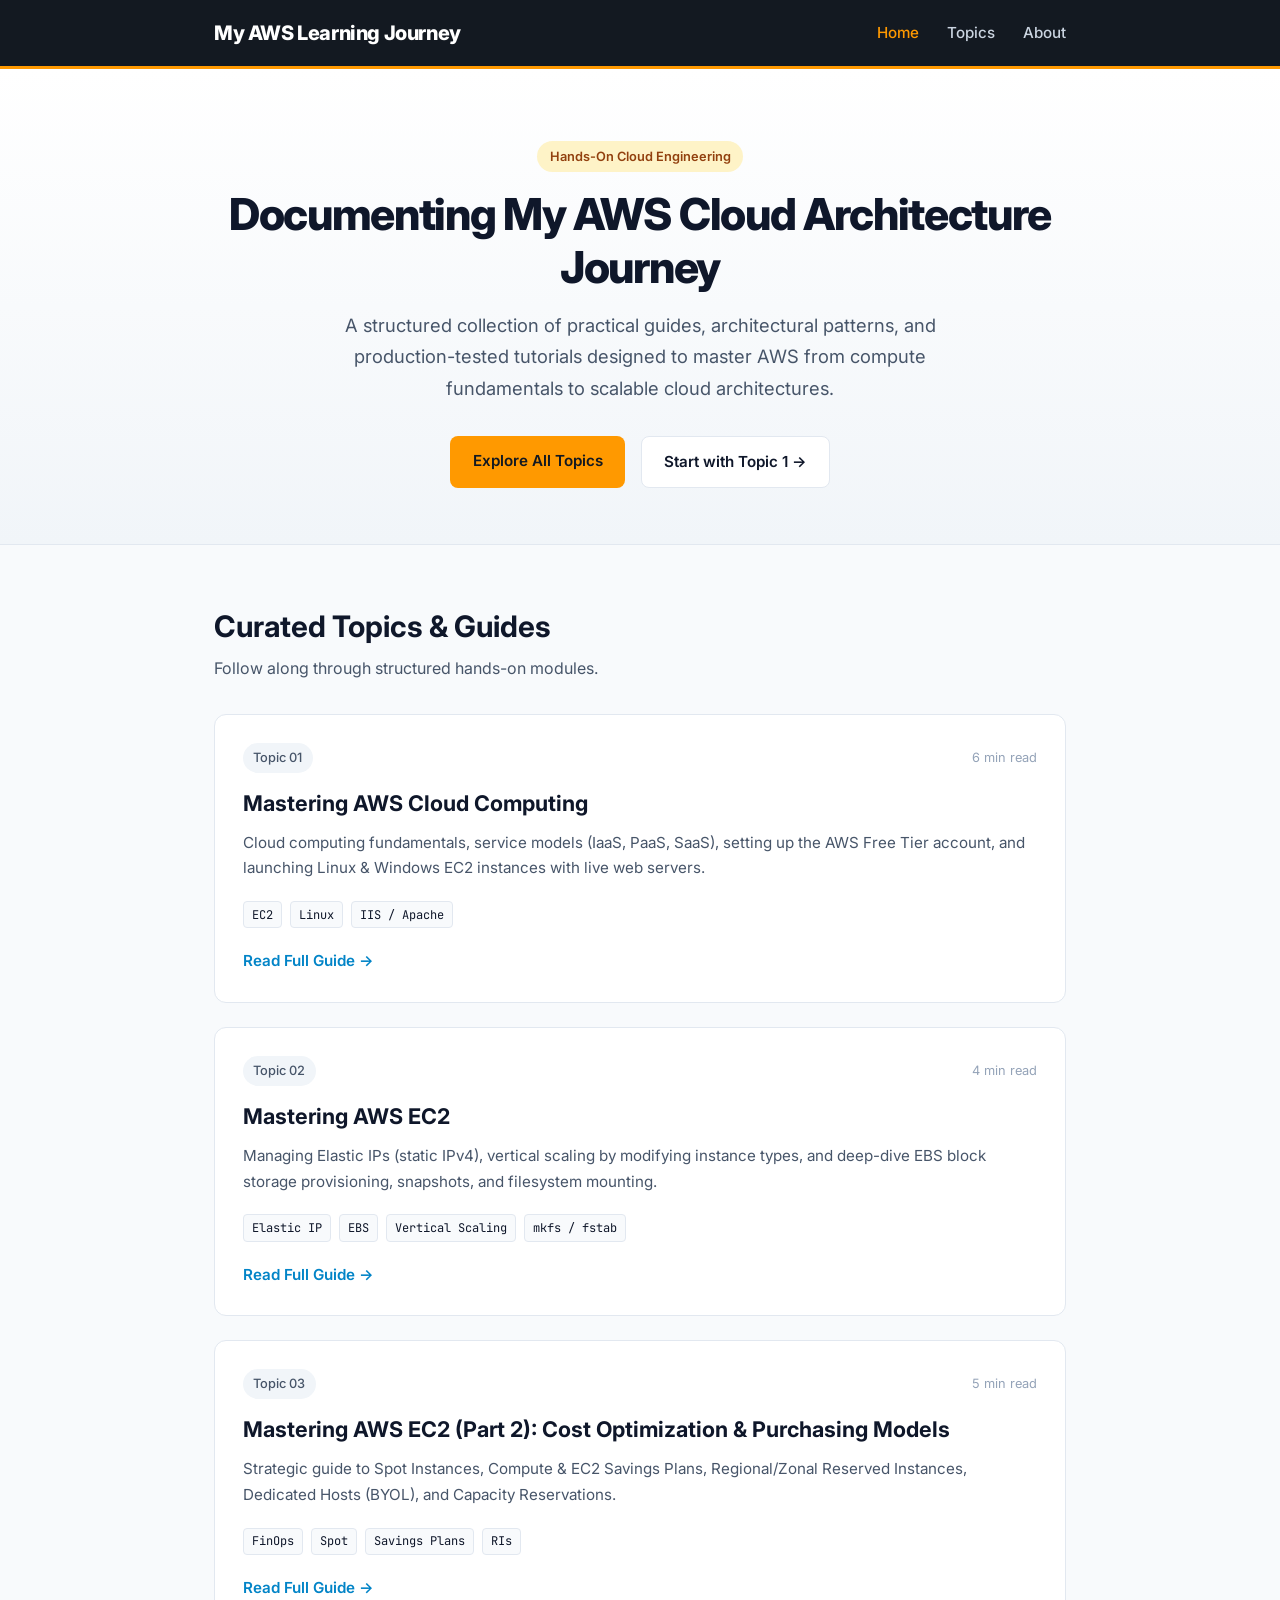
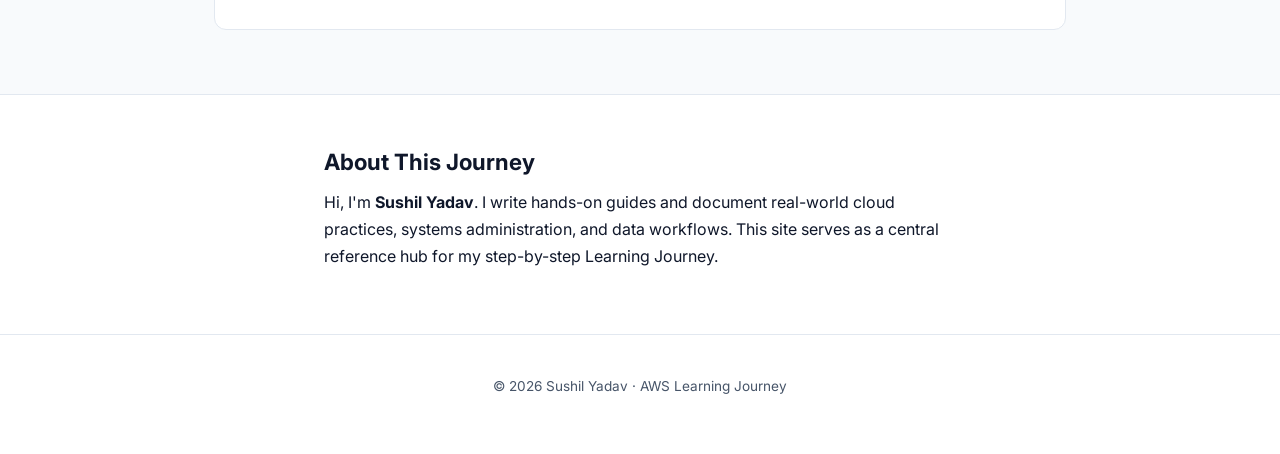
==== commit d6114693: "added page 3" ====
--- a/index.html
+++ b/index.html
@@ -89,22 +89,26 @@
         <a href="topics/mastering-aws-ec2.html" class="card-link">Read Full Guide →</a>
       </article>
 
-      <!-- Topic Card 3 (Upcoming/Placeholder) -->
-      <article class="card card-upcoming">
+      
+      <!-- Topic Card 3 (Active) -->
+      <article class="card">
         <div class="card-meta">
-          <span class="tag tag-soon">Topic 03</span>
-          <span class="read-time">Coming Soon</span>
+          <span class="tag tag-active">Topic 03</span>
+          <span class="read-time">5 min read</span>
         </div>
-        <h3 class="card-title">AWS EC2 Cost Optimization & Purchasing Models</h3>
+        <h3 class="card-title">
+          <a href="topics/aws-ec2-cost-optimization.html">Mastering AWS EC2 (Part 2): Cost Optimization & Purchasing Models</a>
+        </h3>
         <p class="card-desc">
-          Breaking down On-Demand, Spot Instances, Reserved Instances (RIs), and Savings Plans to optimize cloud infrastructure spend.
+          Strategic guide to Spot Instances, Compute & EC2 Savings Plans, Regional/Zonal Reserved Instances, Dedicated Hosts (BYOL), and Capacity Reservations.
         </p>
         <div class="card-tags">
           <span>FinOps</span>
           <span>Spot</span>
-          <span>Cost Control</span>
+          <span>Savings Plans</span>
+          <span>RIs</span>
         </div>
-        <span class="card-link text-muted">In Progress</span>
+        <a href="topics/aws-ec2-cost-optimization.html" class="card-link">Read Full Guide →</a>
       </article>
 
     </div>
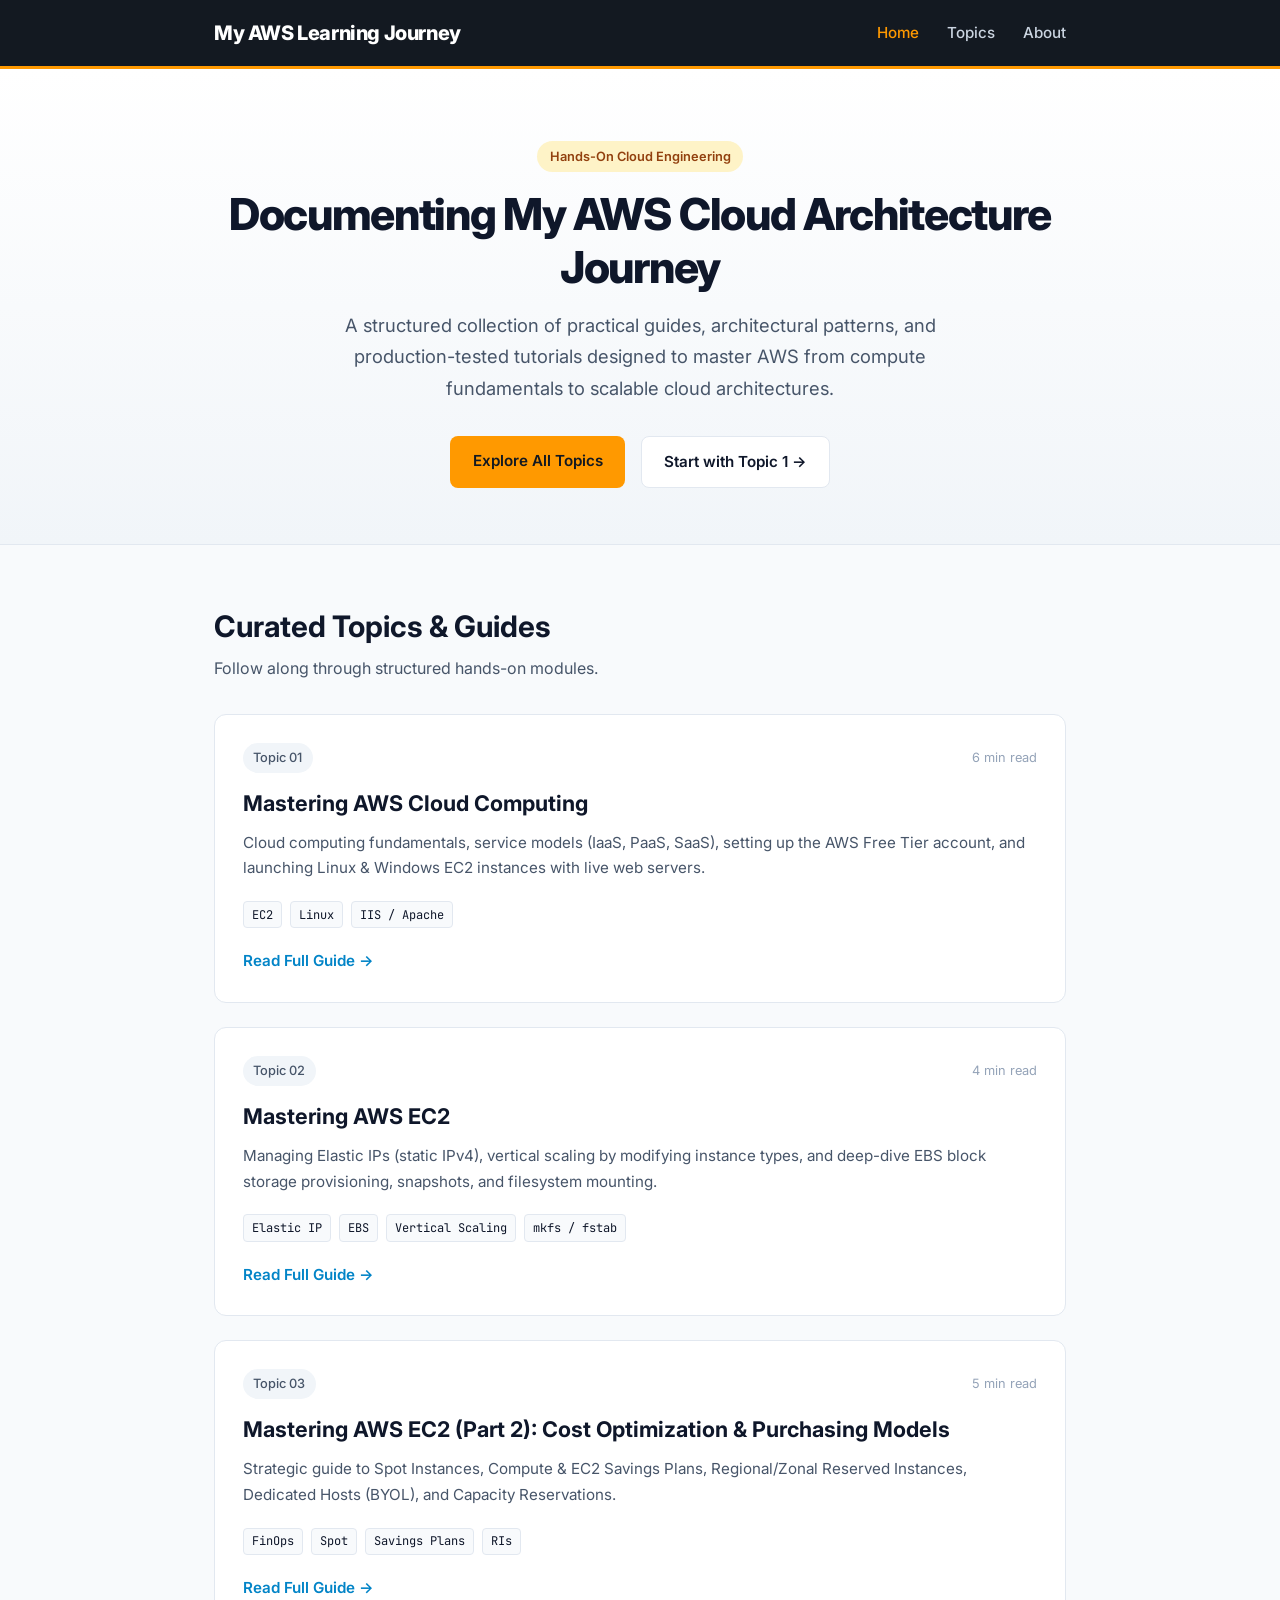
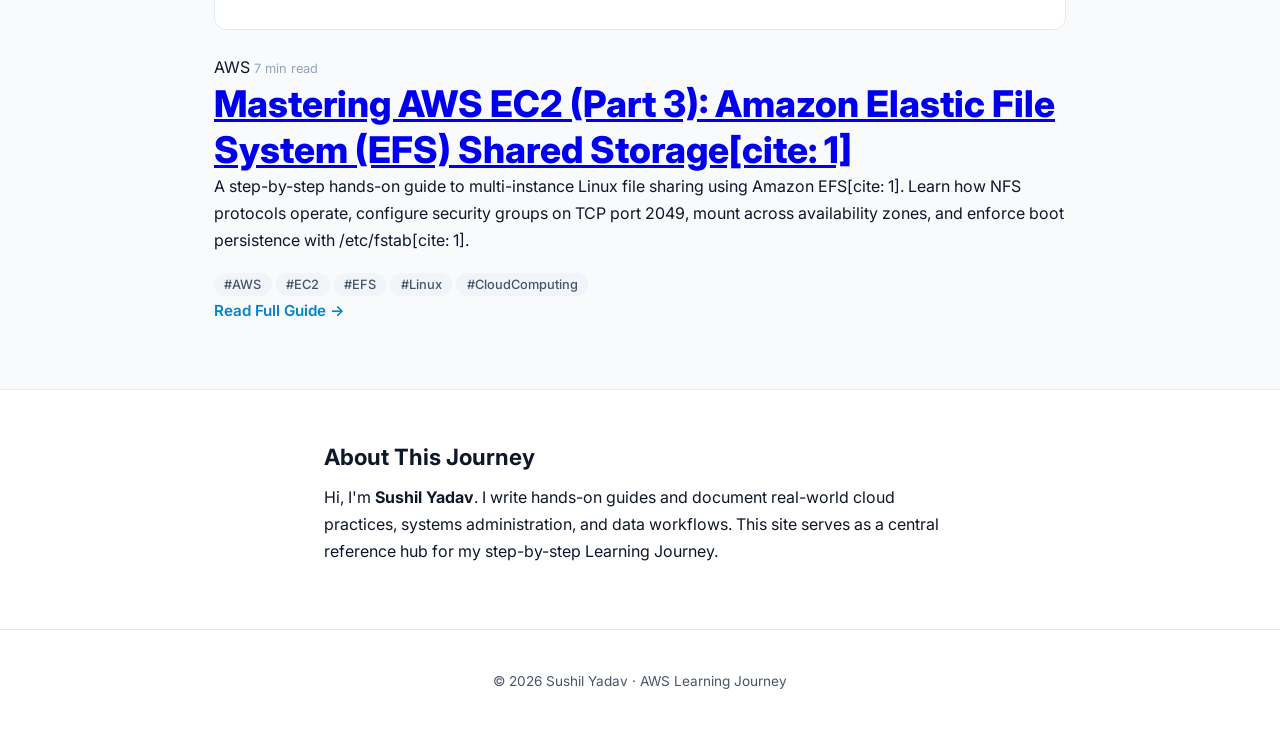
==== commit 4a7adbad: "added 4th topic" ====
--- a/index.html
+++ b/index.html
@@ -1,135 +1,201 @@
-<!DOCTYPE html>
+<!doctype html>
 <html lang="en">
-<head>
-  <meta charset="UTF-8">
-  <meta name="viewport" content="width=device-width, initial-scale=1.0">
-  <title>AWS Learning Journey | Sushil Yadav</title>
-  <link rel="stylesheet" href="styles.css">
-  <link rel="preconnect" href="https://fonts.googleapis.com">
-  <link rel="preconnect" href="https://fonts.gstatic.com" crossorigin>
-  <link href="https://fonts.googleapis.com/css2?family=Inter:wght@400;500;600;700;800&family=JetBrains+Mono:wght@400;500&display=swap" rel="stylesheet">
-</head>
-<body>
-
-  <!-- Navigation Bar -->
-  <header class="navbar">
-    <div class="nav-container">
-      <a href="index.html" class="brand">My AWS Learning Journey</a>
-      <nav class="nav-links">
-        <a href="index.html" class="active">Home</a>
-        <a href="#topics">Topics</a>
-        <a href="#about">About</a>
-      </nav>
-    </div>
-  </header>
-
-  <!-- Hero Section -->
-  <section class="hero">
-    <div class="container hero-content">
-      <span class="badge">Hands-On Cloud Engineering</span>
-      <h1 class="hero-title">Documenting My AWS Cloud Architecture Journey</h1>
-      <p class="hero-subtitle">
-        A structured collection of practical guides, architectural patterns, and production-tested tutorials designed to master AWS from compute fundamentals to scalable cloud architectures.
-      </p>
-      <div class="hero-cta">
-        <a href="#topics" class="btn btn-primary">Explore All Topics</a>
-        <a href="topics/mastering-aws-cloud-computing.html" class="btn btn-secondary">Start with Topic 1 →</a>
-      </div>
-    </div>
-  </section>
-
-  <!-- Topics Grid Section -->
-  <main class="container" id="topics">
-    <div class="section-header">
-      <h2>Curated Topics & Guides</h2>
-      <p>Follow along through structured hands-on modules.</p>
-    </div>
-
-    <div class="grid-cards">
-
-      <!-- Topic Card 1 (Active) -->
-      <article class="card">
-        <div class="card-meta">
-          <span class="tag tag-active">Topic 01</span>
-          <span class="read-time">6 min read</span>
+  <head>
+    <meta charset="UTF-8" />
+    <meta name="viewport" content="width=device-width, initial-scale=1.0" />
+    <title>AWS Learning Journey | Sushil Yadav</title>
+    <link rel="stylesheet" href="styles.css" />
+    <link rel="preconnect" href="https://fonts.googleapis.com" />
+    <link rel="preconnect" href="https://fonts.gstatic.com" crossorigin />
+    <link
+      href="https://fonts.googleapis.com/css2?family=Inter:wght@400;500;600;700;800&family=JetBrains+Mono:wght@400;500&display=swap"
+      rel="stylesheet"
+    />
+  </head>
+  <body>
+    <!-- Navigation Bar -->
+    <header class="navbar">
+      <div class="nav-container">
+        <a href="index.html" class="brand">My AWS Learning Journey</a>
+        <nav class="nav-links">
+          <a href="index.html" class="active">Home</a>
+          <a href="#topics">Topics</a>
+          <a href="#about">About</a>
+        </nav>
+      </div>
+    </header>
+
+    <!-- Hero Section -->
+    <section class="hero">
+      <div class="container hero-content">
+        <span class="badge">Hands-On Cloud Engineering</span>
+        <h1 class="hero-title">
+          Documenting My AWS Cloud Architecture Journey
+        </h1>
+        <p class="hero-subtitle">
+          A structured collection of practical guides, architectural patterns,
+          and production-tested tutorials designed to master AWS from compute
+          fundamentals to scalable cloud architectures.
+        </p>
+        <div class="hero-cta">
+          <a href="#topics" class="btn btn-primary">Explore All Topics</a>
+          <a
+            href="topics/mastering-aws-cloud-computing.html"
+            class="btn btn-secondary"
+            >Start with Topic 1 →</a
+          >
         </div>
-        <h3 class="card-title">
-          <a href="topics/mastering-aws-cloud-computing.html">Mastering AWS Cloud Computing</a>
-        </h3>
-        <p class="card-desc">
-          Cloud computing fundamentals, service models (IaaS, PaaS, SaaS), setting up the AWS Free Tier account, and launching Linux & Windows EC2 instances with live web servers.
+      </div>
+    </section>
+
+    <!-- Topics Grid Section -->
+    <main class="container" id="topics">
+      <div class="section-header">
+        <h2>Curated Topics & Guides</h2>
+        <p>Follow along through structured hands-on modules.</p>
+      </div>
+
+      <div class="grid-cards">
+        <!-- Topic Card 1 (Active) -->
+        <article class="card">
+          <div class="card-meta">
+            <span class="tag tag-active">Topic 01</span>
+            <span class="read-time">6 min read</span>
+          </div>
+          <h3 class="card-title">
+            <a href="topics/mastering-aws-cloud-computing.html"
+              >Mastering AWS Cloud Computing</a
+            >
+          </h3>
+          <p class="card-desc">
+            Cloud computing fundamentals, service models (IaaS, PaaS, SaaS),
+            setting up the AWS Free Tier account, and launching Linux & Windows
+            EC2 instances with live web servers.
+          </p>
+          <div class="card-tags">
+            <span>EC2</span>
+            <span>Linux</span>
+            <span>IIS / Apache</span>
+          </div>
+          <a href="topics/mastering-aws-cloud-computing.html" class="card-link"
+            >Read Full Guide →</a
+          >
+        </article>
+
+        <!-- Topic Card 2 (Active) -->
+        <article class="card">
+          <div class="card-meta">
+            <span class="tag tag-active">Topic 02</span>
+            <span class="read-time">4 min read</span>
+          </div>
+          <h3 class="card-title">
+            <a href="topics/mastering-aws-ec2.html">Mastering AWS EC2</a>
+          </h3>
+          <p class="card-desc">
+            Managing Elastic IPs (static IPv4), vertical scaling by modifying
+            instance types, and deep-dive EBS block storage provisioning,
+            snapshots, and filesystem mounting.
+          </p>
+          <div class="card-tags">
+            <span>Elastic IP</span>
+            <span>EBS</span>
+            <span>Vertical Scaling</span>
+            <span>mkfs / fstab</span>
+          </div>
+          <a href="topics/mastering-aws-ec2.html" class="card-link"
+            >Read Full Guide →</a
+          >
+        </article>
+
+        <!-- Topic Card 3 (Active) -->
+        <article class="card">
+          <div class="card-meta">
+            <span class="tag tag-active">Topic 03</span>
+            <span class="read-time">5 min read</span>
+          </div>
+          <h3 class="card-title">
+            <a href="topics/aws-ec2-cost-optimization.html"
+              >Mastering AWS EC2 (Part 2): Cost Optimization & Purchasing
+              Models</a
+            >
+          </h3>
+          <p class="card-desc">
+            Strategic guide to Spot Instances, Compute & EC2 Savings Plans,
+            Regional/Zonal Reserved Instances, Dedicated Hosts (BYOL), and
+            Capacity Reservations.
+          </p>
+          <div class="card-tags">
+            <span>FinOps</span>
+            <span>Spot</span>
+            <span>Savings Plans</span>
+            <span>RIs</span>
+          </div>
+          <a href="topics/aws-ec2-cost-optimization.html" class="card-link"
+            >Read Full Guide →</a
+          >
+        </article>
+
+        <!-- Topic Card 4 (Active) -->
+        <article class="post-card">
+          <div class="post-card-content">
+            <div class="post-meta">
+              <span class="category">AWS</span>
+              <span class="read-time">7 min read</span>
+            </div>
+
+            <h2 class="post-title">
+              <a href="topics/mastering-aws-ec2-part3-efs-shared-storage.html">
+                Mastering AWS EC2 (Part 3): Amazon Elastic File System (EFS)
+                Shared Storage[cite: 1]
+              </a>
+            </h2>
+
+            <p class="post-excerpt">
+              A step-by-step hands-on guide to multi-instance Linux file sharing
+              using Amazon EFS[cite: 1]. Learn how NFS protocols operate,
+              configure security groups on TCP port 2049, mount across
+              availability zones, and enforce boot persistence with
+              /etc/fstab[cite: 1].
+            </p>
+
+            <div class="post-tags">
+              <span class="tag">#AWS</span>
+              <span class="tag">#EC2</span>
+              <span class="tag">#EFS</span>
+              <span class="tag">#Linux</span>
+              <span class="tag">#CloudComputing</span>
+            </div>
+
+            <div class="post-footer">
+              <a
+                href="topics/mastering-aws-ec2-part3-efs-shared-storage.html"
+                class="card-link"
+                >Read Full Guide →</a
+              >
+            </div>
+          </div>
+        </article>
+      </div>
+    </main>
+
+    <!-- About Section -->
+    <section class="about-section" id="about">
+      <div class="container about-container">
+        <h2>About This Journey</h2>
+        <p>
+          Hi, I'm <strong>Sushil Yadav</strong>. I write hands-on guides and
+          document real-world cloud practices, systems administration, and data
+          workflows. This site serves as a central reference hub for my
+          step-by-step Learning Journey.
         </p>
-        <div class="card-tags">
-          <span>EC2</span>
-          <span>Linux</span>
-          <span>IIS / Apache</span>
-        </div>
-        <a href="topics/mastering-aws-cloud-computing.html" class="card-link">Read Full Guide →</a>
-      </article>
-
-
-      <!-- Topic Card 2 (Active) -->
-      <article class="card">
-        <div class="card-meta">
-          <span class="tag tag-active">Topic 02</span>
-          <span class="read-time">4 min read</span>
-        </div>
-        <h3 class="card-title">
-          <a href="topics/mastering-aws-ec2.html">Mastering AWS EC2</a>
-        </h3>
-        <p class="card-desc">
-          Managing Elastic IPs (static IPv4), vertical scaling by modifying instance types, and deep-dive EBS block storage provisioning, snapshots, and filesystem mounting.
-        </p>
-        <div class="card-tags">
-          <span>Elastic IP</span>
-          <span>EBS</span>
-          <span>Vertical Scaling</span>
-          <span>mkfs / fstab</span>
-        </div>
-        <a href="topics/mastering-aws-ec2.html" class="card-link">Read Full Guide →</a>
-      </article>
-
-      
-      <!-- Topic Card 3 (Active) -->
-      <article class="card">
-        <div class="card-meta">
-          <span class="tag tag-active">Topic 03</span>
-          <span class="read-time">5 min read</span>
-        </div>
-        <h3 class="card-title">
-          <a href="topics/aws-ec2-cost-optimization.html">Mastering AWS EC2 (Part 2): Cost Optimization & Purchasing Models</a>
-        </h3>
-        <p class="card-desc">
-          Strategic guide to Spot Instances, Compute & EC2 Savings Plans, Regional/Zonal Reserved Instances, Dedicated Hosts (BYOL), and Capacity Reservations.
-        </p>
-        <div class="card-tags">
-          <span>FinOps</span>
-          <span>Spot</span>
-          <span>Savings Plans</span>
-          <span>RIs</span>
-        </div>
-        <a href="topics/aws-ec2-cost-optimization.html" class="card-link">Read Full Guide →</a>
-      </article>
-
-    </div>
-  </main>
-
-  <!-- About Section -->
-  <section class="about-section" id="about">
-    <div class="container about-container">
-      <h2>About This Journey</h2>
-      <p>
-        Hi, I'm <strong>Sushil Yadav</strong>. I write hands-on guides and document real-world cloud practices, systems administration, and data workflows. This site serves as a central reference hub for my step-by-step Learning Journey.
-      </p>
-    </div>
-  </section>
-
-  <!-- Footer -->
-  <footer class="footer">
-    <div class="container footer-content">
-      <p>© 2026 Sushil Yadav · AWS Learning Journey</p>
-    </div>
-  </footer>
-
-</body>
-</html>+      </div>
+    </section>
+
+    <!-- Footer -->
+    <footer class="footer">
+      <div class="container footer-content">
+        <p>© 2026 Sushil Yadav · AWS Learning Journey</p>
+      </div>
+    </footer>
+  </body>
+</html>
--- a/styles.css
+++ b/styles.css
@@ -1,6 +1,7 @@
 :root {
-  --font-sans: 'Inter', -apple-system, BlinkMacSystemFont, "Segoe UI", Roboto, sans-serif;
-  --font-mono: 'JetBrains Mono', monospace;
+  --font-sans:
+    "Inter", -apple-system, BlinkMacSystemFont, "Segoe UI", Roboto, sans-serif;
+  --font-mono: "JetBrains Mono", monospace;
   --bg-page: #f8fafc;
   --bg-surface: #ffffff;
   --text-primary: #0f172a;
@@ -8,7 +9,7 @@
   --text-muted: #94a3b8;
   --border-color: #e2e8f0;
   --primary-accent: #ff9900; /* AWS Gold/Orange */
-  --primary-dark: #131921;   /* AWS Header Dark */
+  --primary-dark: #131921; /* AWS Header Dark */
   --primary-blue: #0284c7;
   --code-bg: #0f172a;
   --code-text: #e2e8f0;
@@ -63,7 +64,8 @@
   transition: color 0.2s ease;
 }
 
-.nav-links a:hover, .nav-links a.active {
+.nav-links a:hover,
+.nav-links a.active {
   color: var(--primary-accent);
 }
 
@@ -178,7 +180,9 @@
   padding: 1.75rem;
   display: flex;
   flex-direction: column;
-  transition: transform 0.2s ease, box-shadow 0.2s ease;
+  transition:
+    transform 0.2s ease,
+    box-shadow 0.2s ease;
 }
 
 .card:hover {
@@ -389,7 +393,8 @@
   margin-bottom: 1rem;
 }
 
-ul, ol {
+ul,
+ol {
   margin: 0.75rem 0 1.25rem 1.5rem;
 }
 
@@ -414,7 +419,8 @@
   font-size: 0.9em;
 }
 
-p code, li code {
+p code,
+li code {
   background: #f1f5f9;
   color: #0f172a;
   padding: 0.15rem 0.4rem;
@@ -478,4 +484,114 @@
   .post-title {
     font-size: 1.75rem;
   }
-}+}
+
+img {
+  max-width: 100%;
+  height: auto;
+  display: block;
+}
+
+/* Code block container setup */
+pre {
+  position: relative !important;
+  padding-top: 2.25rem !important; /* Prevents code overlapping the button */
+}
+
+/* Copy Button */
+.copy-code-btn {
+  position: absolute;
+  top: 8px;
+  right: 8px;
+  z-index: 10;
+  padding: 4px 10px;
+  font-size: 11px;
+  font-family: inherit;
+  font-weight: 600;
+  color: #cbd5e1;
+  background-color: rgba(255, 255, 255, 0.12);
+  border: 1px solid rgba(255, 255, 255, 0.2);
+  border-radius: 4px;
+  cursor: pointer;
+  transition: all 0.2s ease;
+  user-select: none;
+}
+
+.copy-code-btn:hover {
+  background-color: rgba(255, 255, 255, 0.25);
+  color: #ffffff;
+}
+
+.copy-code-btn.copied {
+  background-color: #10b981;
+  border-color: #10b981;
+  color: #ffffff;
+}
+
+/* Image Zoom Cursor */
+.zoomable-img {
+  cursor: zoom-in;
+  transition:
+    transform 0.2s ease,
+    opacity 0.2s ease;
+}
+
+.zoomable-img:hover {
+  opacity: 0.95;
+}
+
+/* Zoom Modal Overlay */
+.image-zoom-modal {
+  display: none;
+  position: fixed;
+  inset: 0;
+  z-index: 99999;
+  width: 100vw;
+  height: 100vh;
+  background-color: rgba(0, 0, 0, 0.85);
+  backdrop-filter: blur(4px);
+  justify-content: center;
+  align-items: center;
+  cursor: zoom-out;
+}
+
+.image-zoom-modal.active {
+  display: flex;
+}
+
+.image-zoom-content {
+  max-width: 90vw;
+  max-height: 90vh;
+  object-fit: contain;
+  border-radius: 6px;
+  box-shadow: 0 10px 30px rgba(0, 0, 0, 0.6);
+  animation: modalZoomIn 0.2s ease-out;
+}
+
+.image-zoom-close {
+  position: absolute;
+  top: 20px;
+  right: 25px;
+  font-size: 32px;
+  color: #ffffff;
+  cursor: pointer;
+  line-height: 1;
+}
+
+@keyframes modalZoomIn {
+  from {
+    transform: scale(0.92);
+    opacity: 0;
+  }
+  to {
+    transform: scale(1);
+    opacity: 1;
+  }
+}
+
+.table-responsive {
+  width: 100%;
+  overflow-x: auto;
+  -webkit-overflow-scrolling: touch;
+  margin-bottom: 1.5rem;
+}
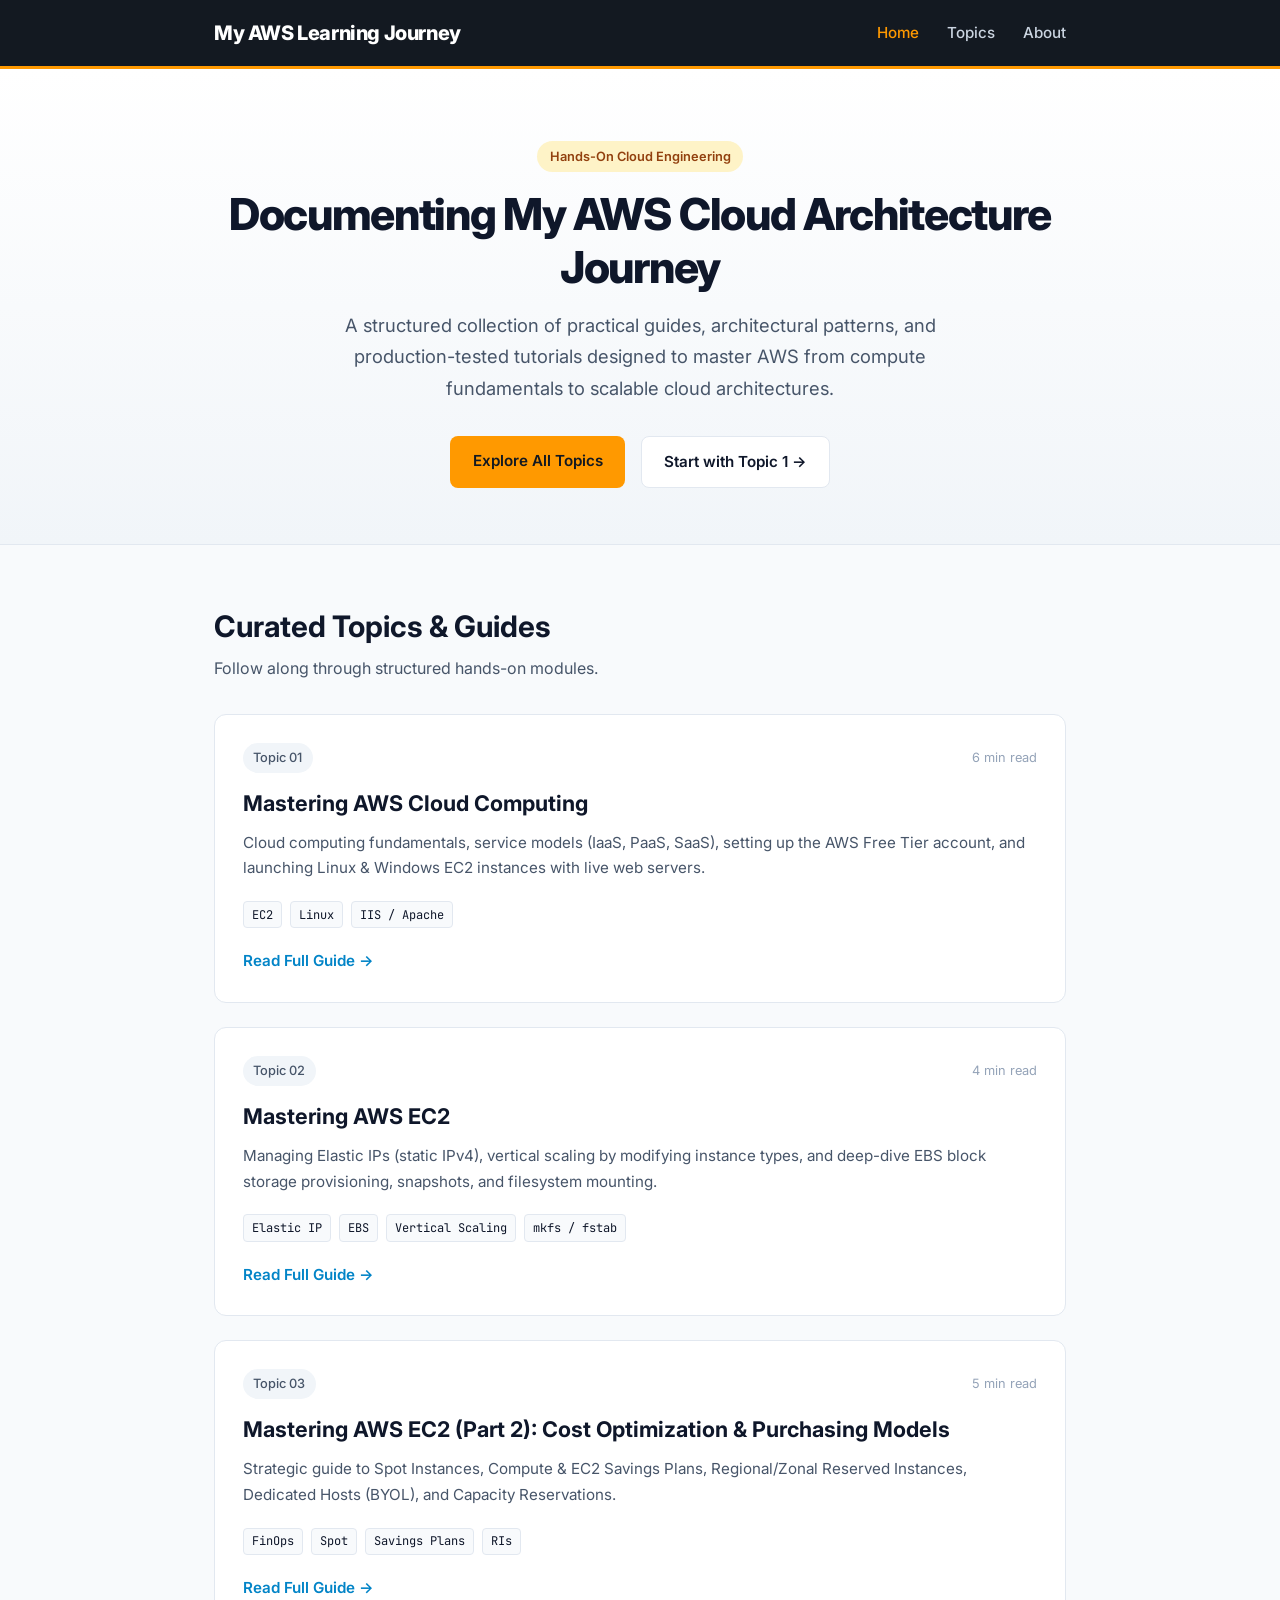
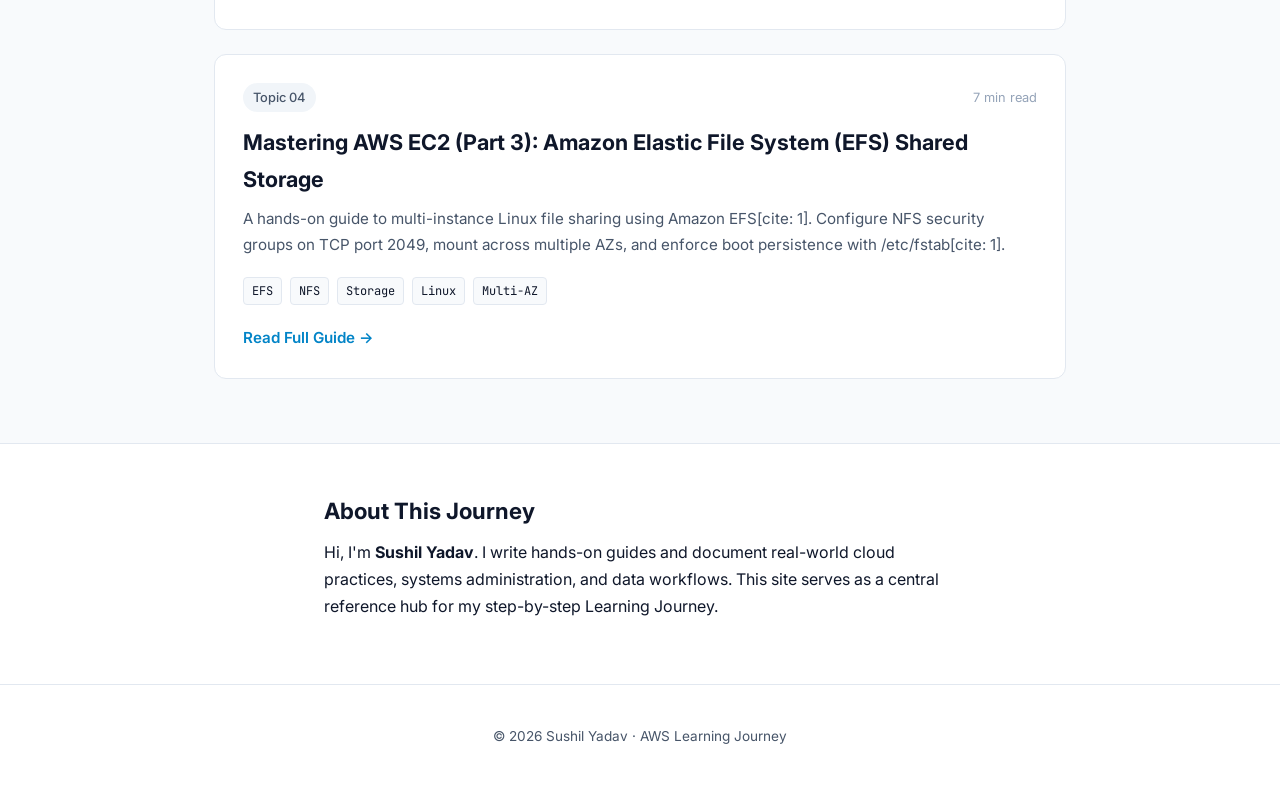
==== commit 151aee11: "index fixed" ====
--- a/index.html
+++ b/index.html
@@ -136,44 +136,35 @@
         </article>
 
         <!-- Topic Card 4 (Active) -->
-        <article class="post-card">
-          <div class="post-card-content">
-            <div class="post-meta">
-              <span class="category">AWS</span>
-              <span class="read-time">7 min read</span>
-            </div>
-
-            <h2 class="post-title">
-              <a href="topics/mastering-aws-ec2-part3-efs-shared-storage.html">
-                Mastering AWS EC2 (Part 3): Amazon Elastic File System (EFS)
-                Shared Storage[cite: 1]
-              </a>
-            </h2>
-
-            <p class="post-excerpt">
-              A step-by-step hands-on guide to multi-instance Linux file sharing
-              using Amazon EFS[cite: 1]. Learn how NFS protocols operate,
-              configure security groups on TCP port 2049, mount across
-              availability zones, and enforce boot persistence with
-              /etc/fstab[cite: 1].
-            </p>
-
-            <div class="post-tags">
-              <span class="tag">#AWS</span>
-              <span class="tag">#EC2</span>
-              <span class="tag">#EFS</span>
-              <span class="tag">#Linux</span>
-              <span class="tag">#CloudComputing</span>
-            </div>
-
-            <div class="post-footer">
-              <a
-                href="topics/mastering-aws-ec2-part3-efs-shared-storage.html"
-                class="card-link"
-                >Read Full Guide →</a
-              >
-            </div>
+        <article class="card">
+          <div class="card-meta">
+            <span class="tag tag-active">Topic 04</span>
+            <span class="read-time">7 min read</span>
           </div>
+          <h3 class="card-title">
+            <a href="topics/mastering-aws-ec2-part3-efs-shared-storage.html"
+              >Mastering AWS EC2 (Part 3): Amazon Elastic File System (EFS)
+              Shared Storage</a
+            >
+          </h3>
+          <p class="card-desc">
+            A hands-on guide to multi-instance Linux file sharing using Amazon
+            EFS[cite: 1]. Configure NFS security groups on TCP port 2049, mount
+            across multiple AZs, and enforce boot persistence with
+            /etc/fstab[cite: 1].
+          </p>
+          <div class="card-tags">
+            <span>EFS</span>
+            <span>NFS</span>
+            <span>Storage</span>
+            <span>Linux</span>
+            <span>Multi-AZ</span>
+          </div>
+          <a
+            href="topics/mastering-aws-ec2-part3-efs-shared-storage.html"
+            class="card-link"
+            >Read Full Guide →</a
+          >
         </article>
       </div>
     </main>
